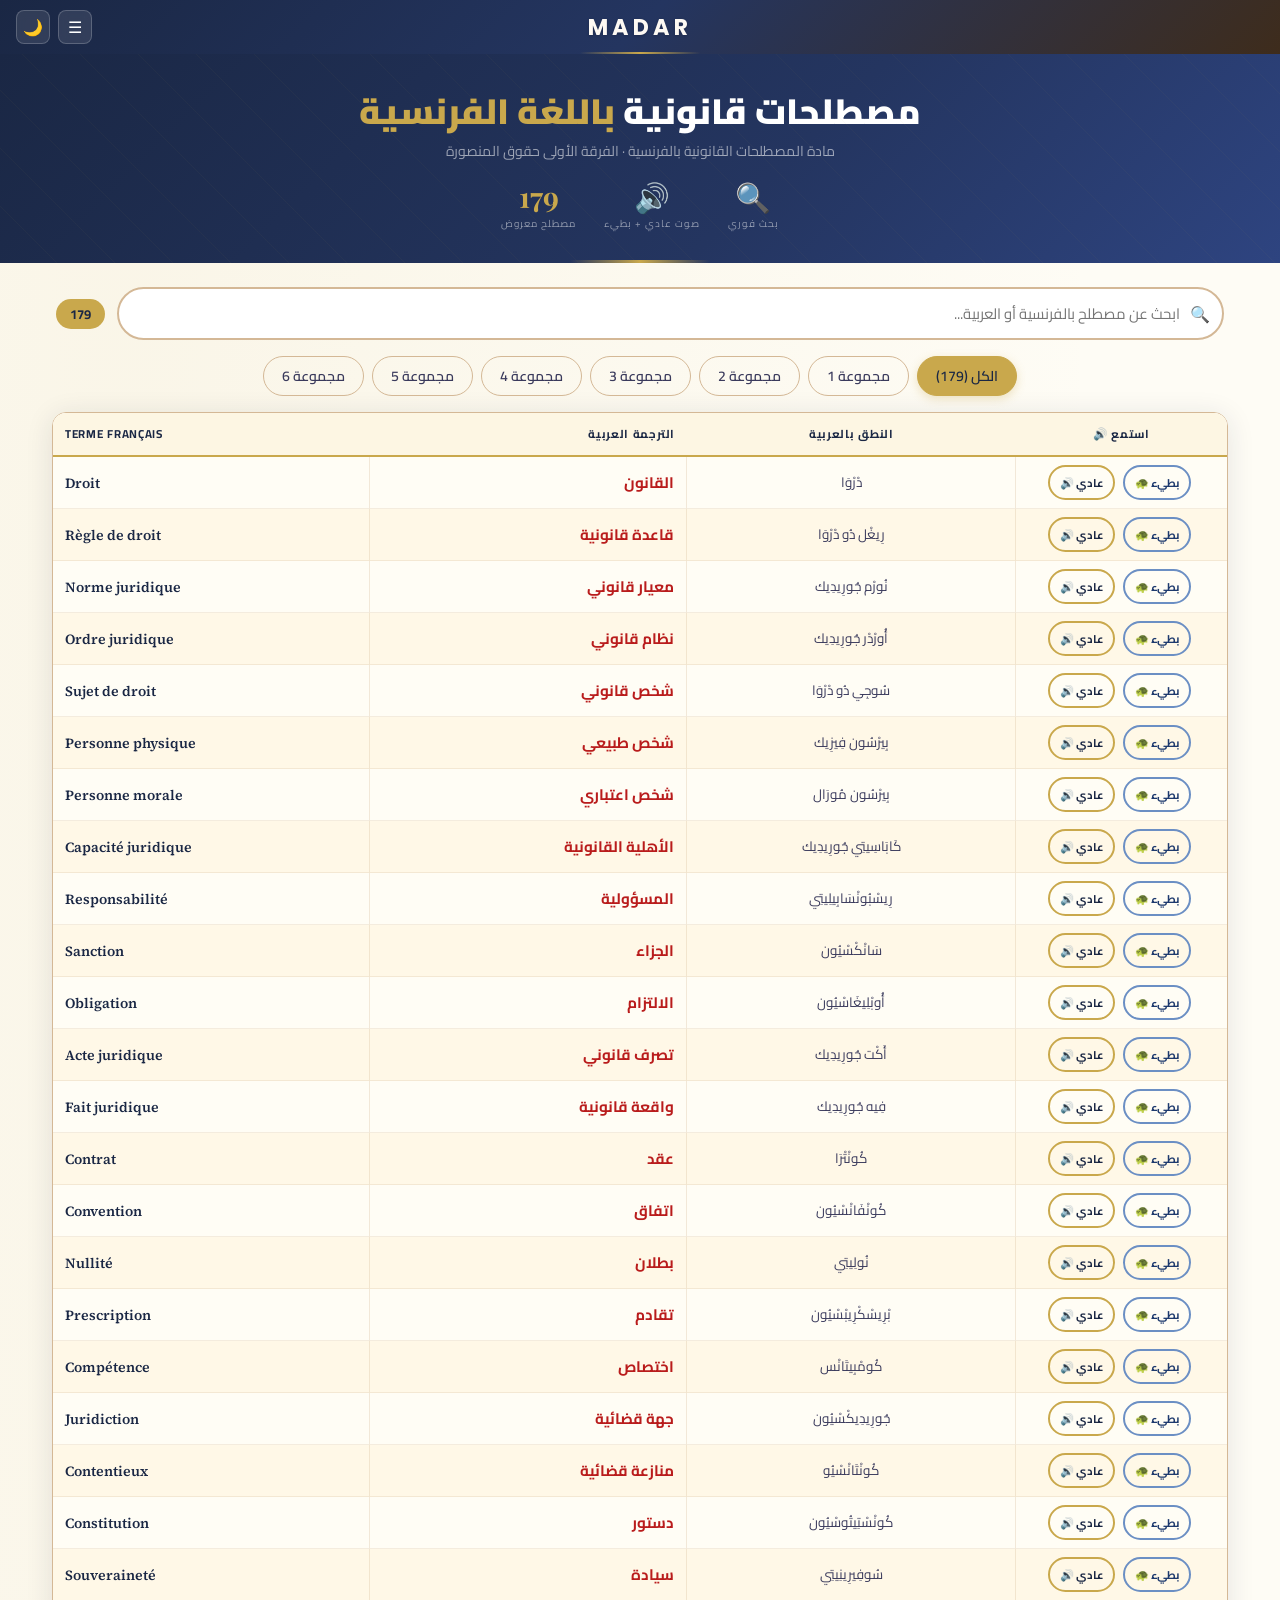
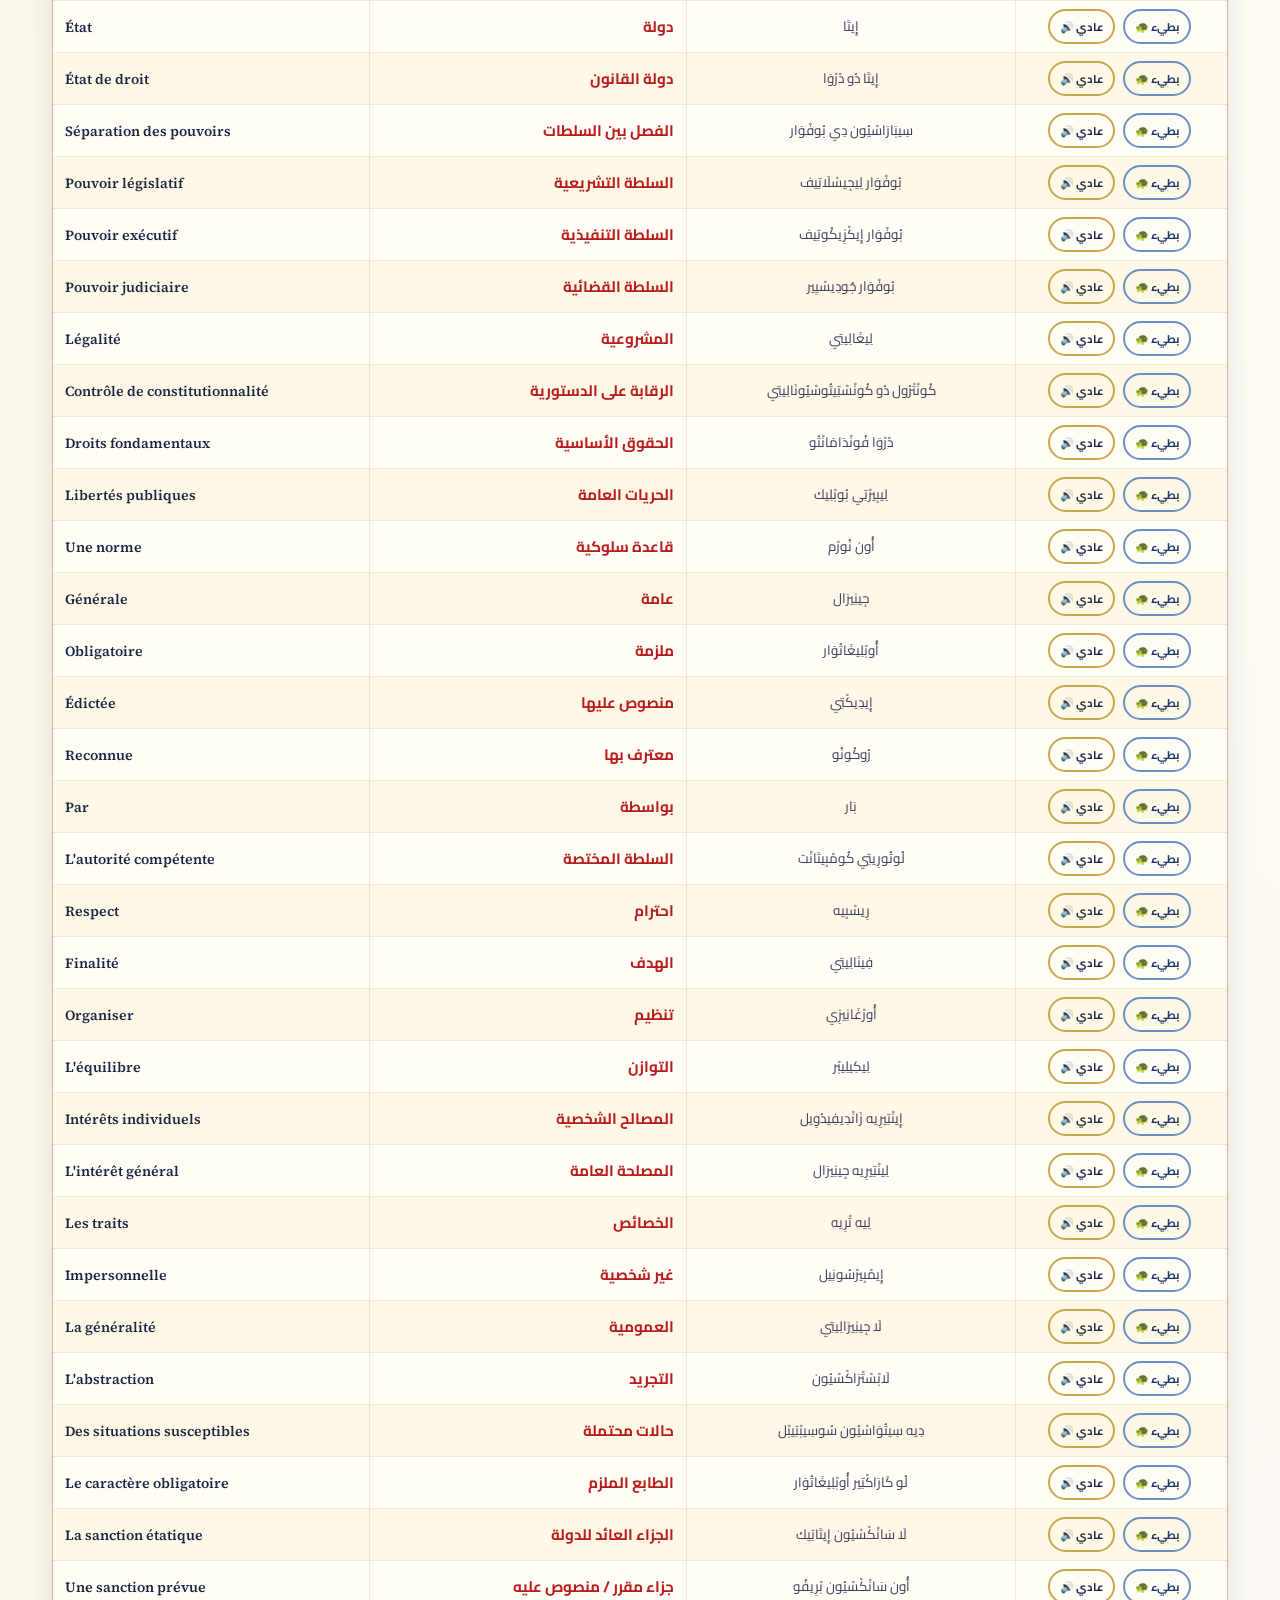
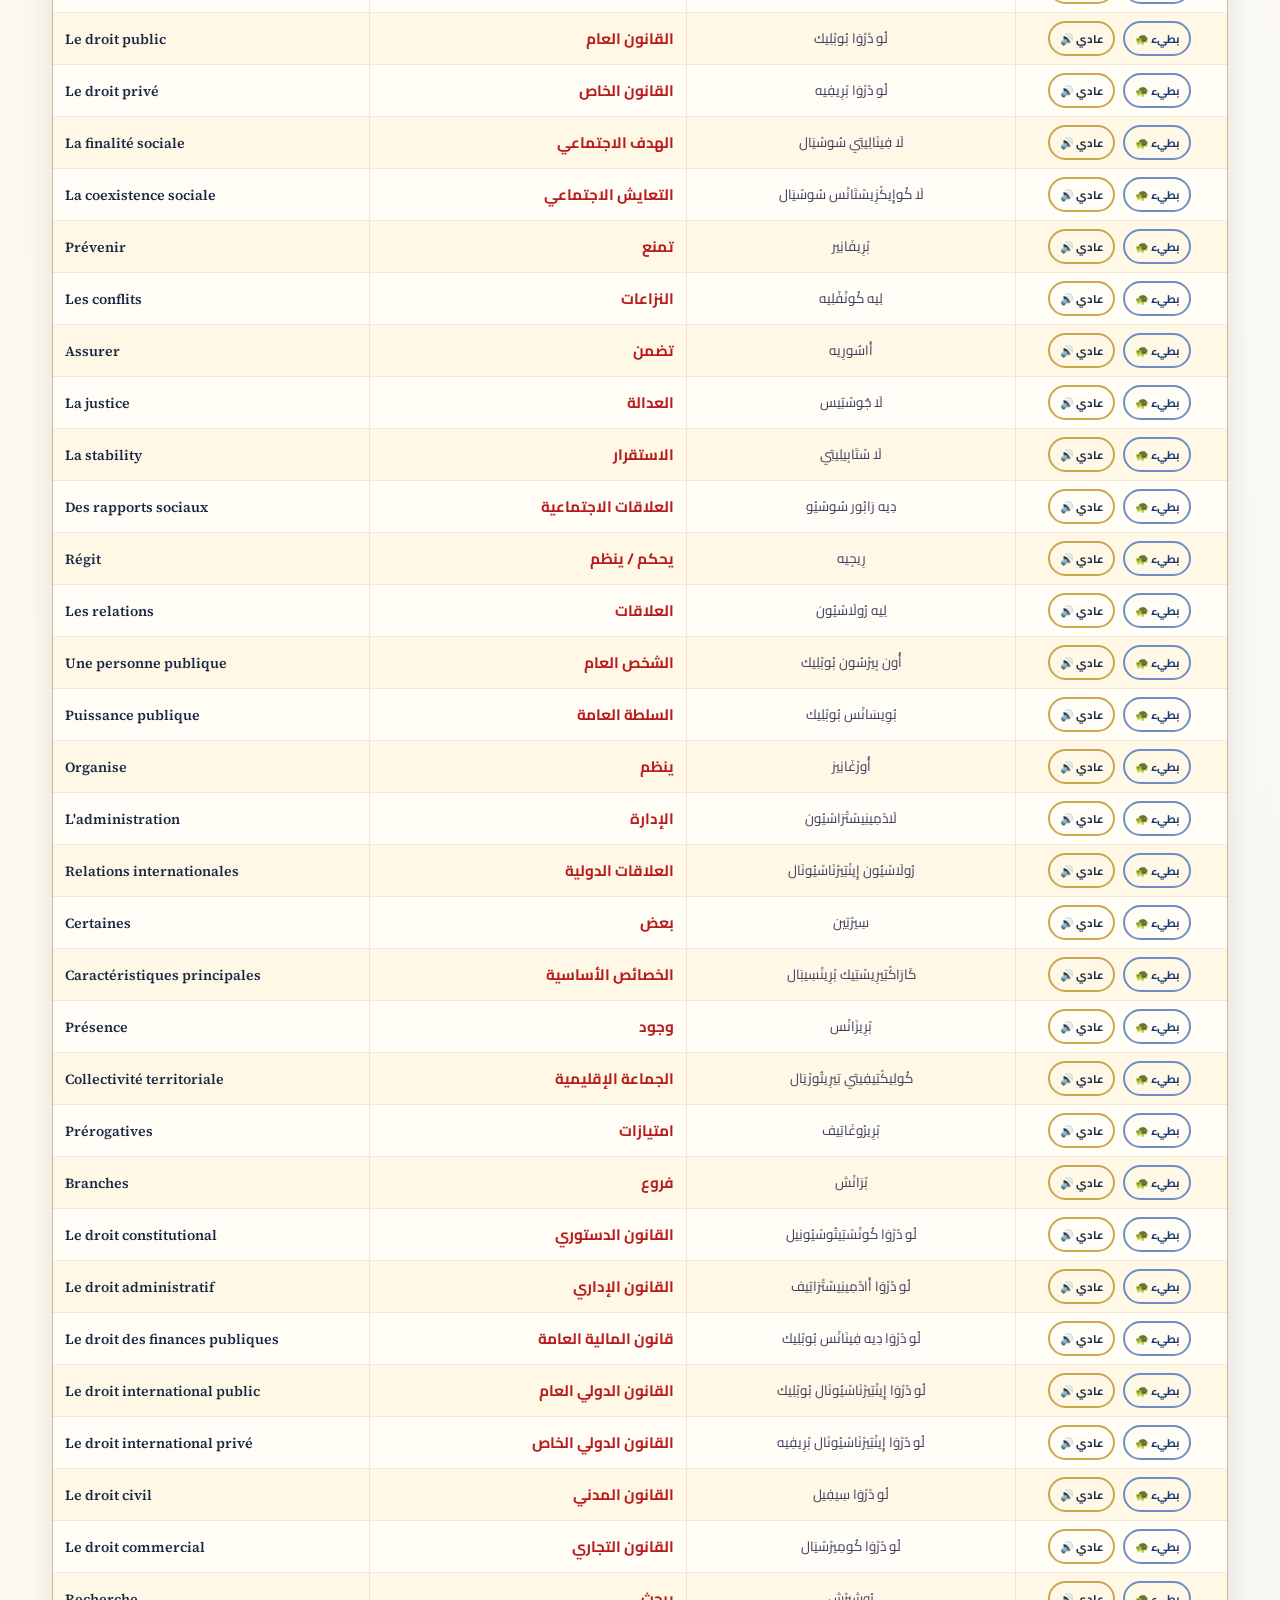
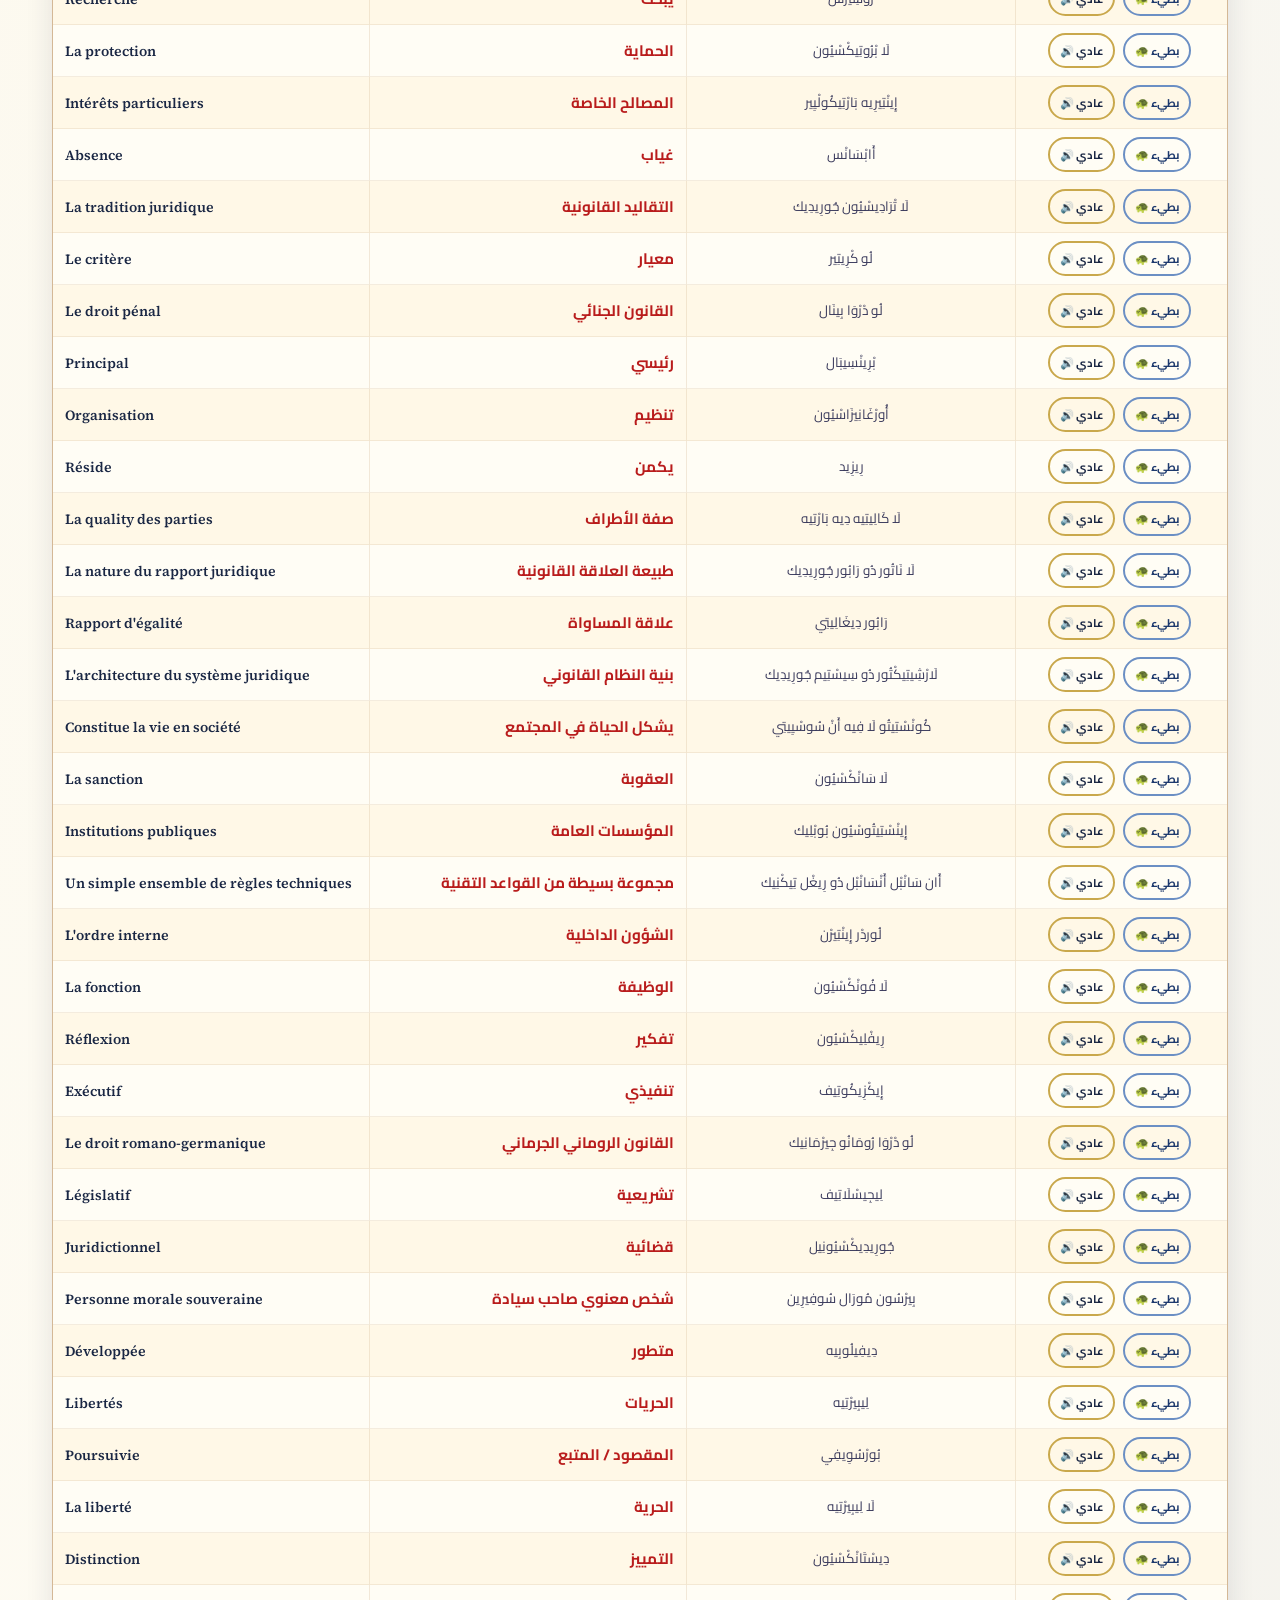
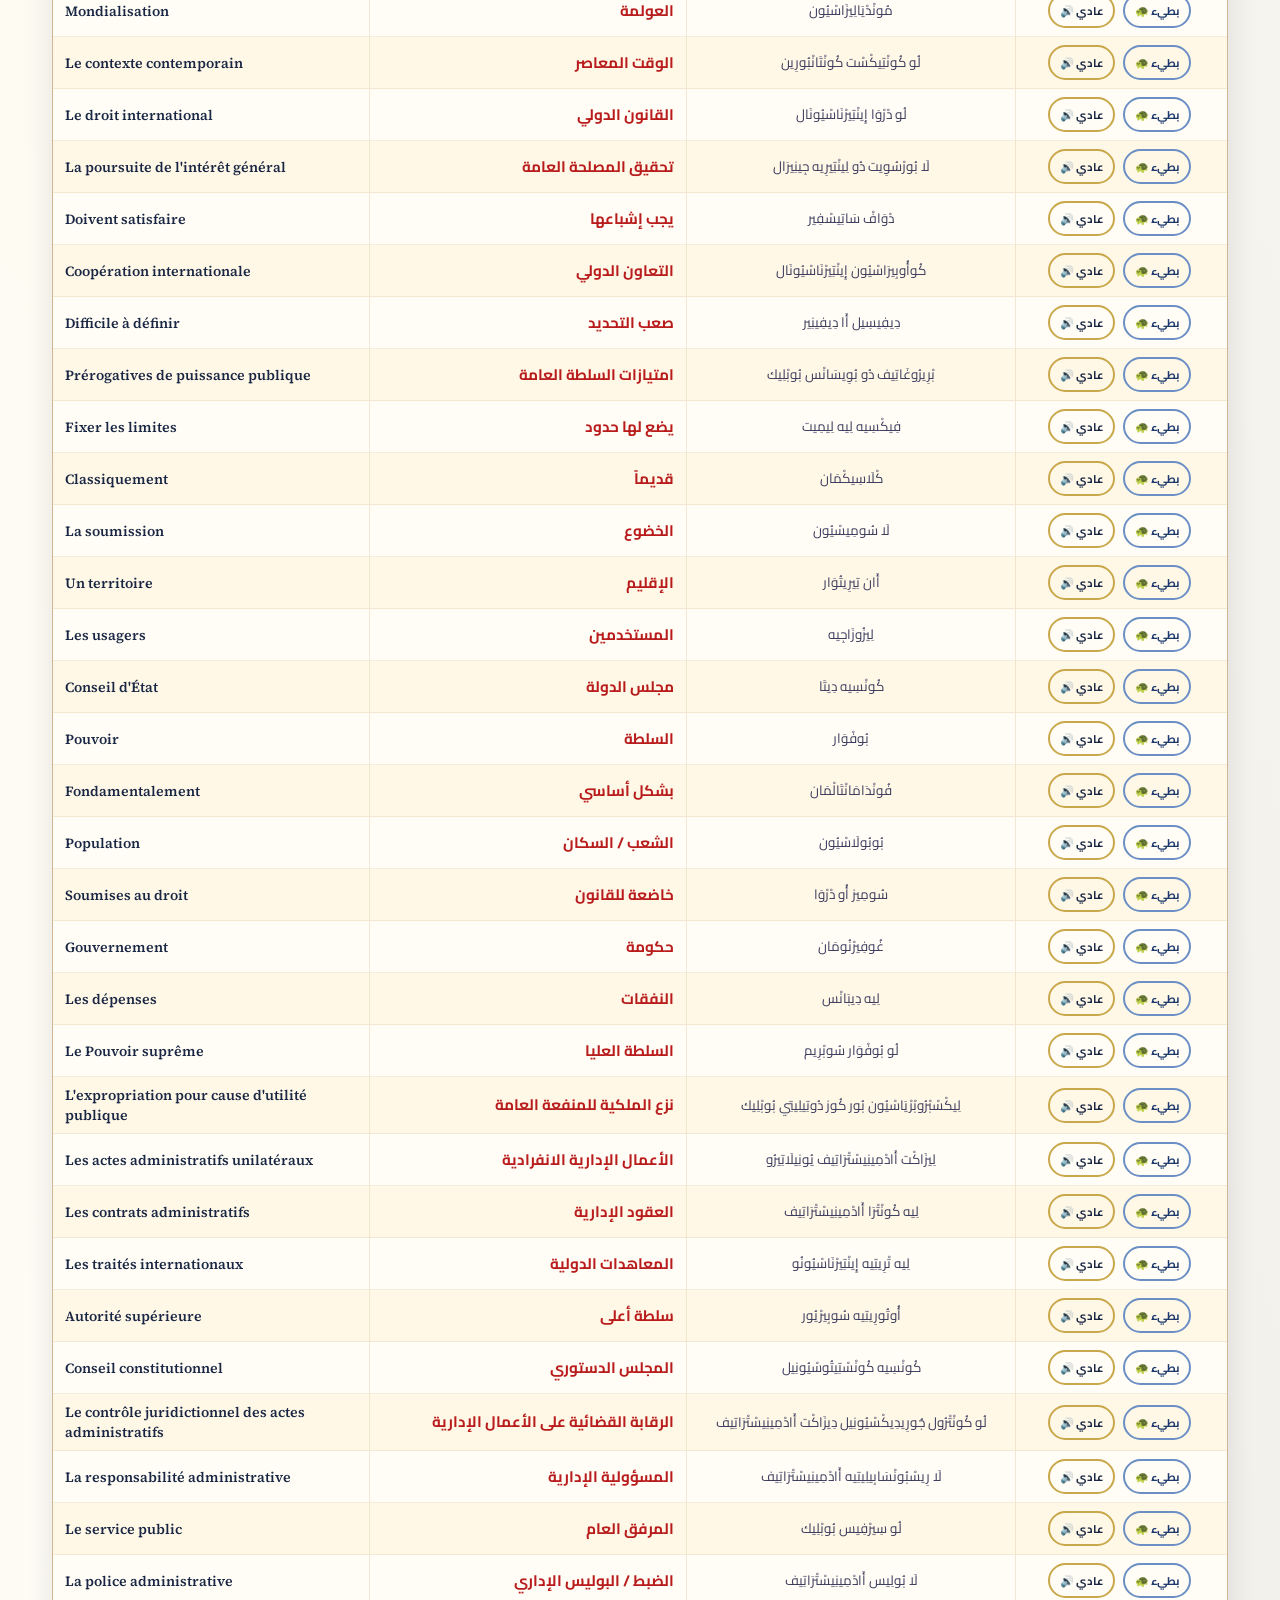
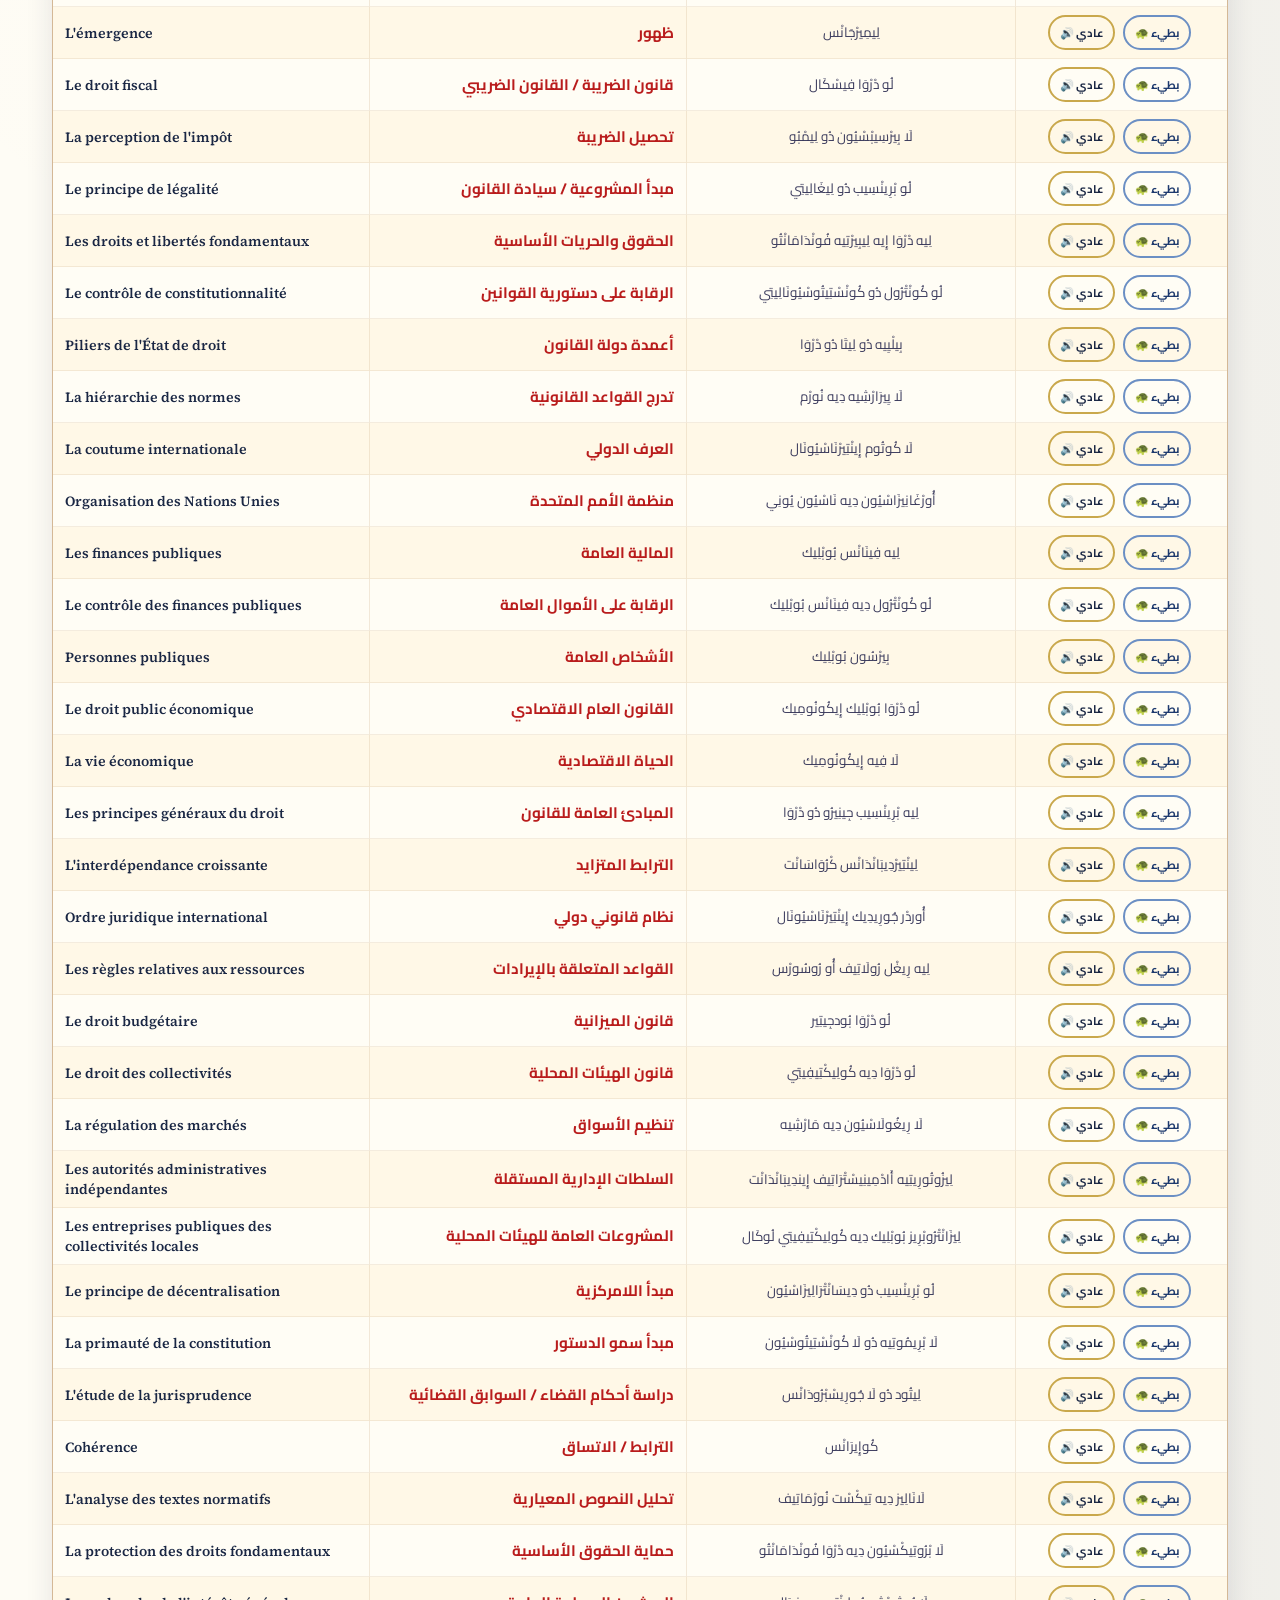
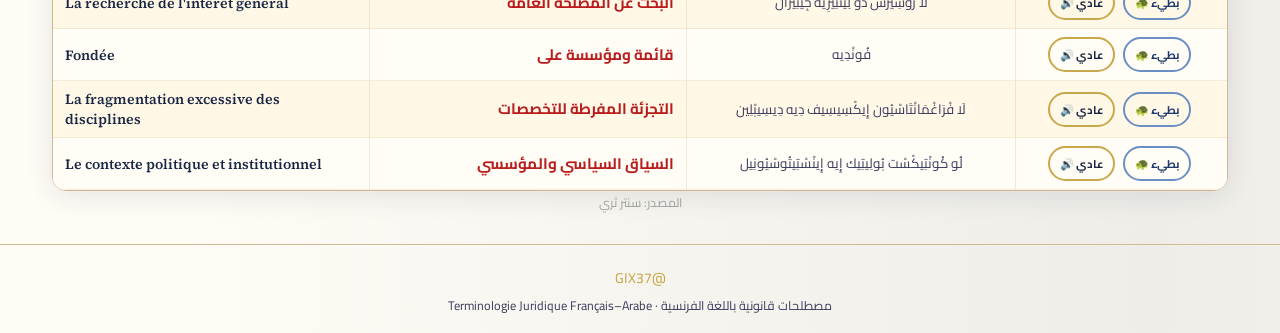
==== French_legal_terms.html @ 21aedbd7 "Add files via upload" ====
<!DOCTYPE html>
<html lang="fr" dir="ltr">
<head>
<script async src="https://www.googletagmanager.com/gtag/js?id=G-9YE8DKCYD5"></script>
<script>
  window.dataLayer = window.dataLayer || [];
  function gtag(){dataLayer.push(arguments);}
  gtag('js', new Date());
  gtag('config', 'G-9YE8DKCYD5');
</script>
<meta charset="UTF-8">
<meta name="viewport" content="width=device-width, initial-scale=1.0">
<meta name="author" content="MADAR Platform — @GIX37">
<meta name="copyright" content="MADAR 2026 — All Rights Reserved">
<title>MADAR — مصطلحات قانونية فرنسية</title>
<link href="https://fonts.googleapis.com/css2?family=Playfair+Display:wght@700;900&family=Cairo:wght@300;400;600;700;800&family=Poppins:wght@700&family=Source+Serif+4:ital,wght@0,400;0,600;1,400&display=swap" rel="stylesheet">
<style>
:root {
  --gold: #c9a84c;
  --gold-light: #e8d08a;
  --gold-pale: #fdf6e3;
  --navy: #1a2744;
  --navy-mid: #243560;
  --navy-light: #2e4480;
  --cream: #fefcf5;
  --red-accent: #c0392b;
  --ar-color: #b91c1c; /* لون المرادف العربي في الوضع المضيء - قرمزي واضح */
  --text-dark: #1a1a2e;
  --text-mid: #3a3a5c;
  --border: #d4b896;
  --row-even: #fffdf5;
  --row-odd: #fff8e7;
  --row-hover: #fef3c7;
  --shadow: 0 4px 28px rgba(26,39,68,0.11);
  --radius: 14px;
}

/* الوضع الليلي الجديد */
body.dark {
  --cream: #141824;
  --text-dark: #f0f0f0;
  --text-mid: #a0a0b0;
  --navy: #e8d08a; 
  --ar-color: #ff6b6b; /* لون المرادف العربي في الوضع الليلي - مرجاني مضيء عالي الوضوح */
  --row-even: #1b2234;
  --row-odd: #171d2b;
  --row-hover: #26314a;
  --border: #354366;
  --gold-pale: #1a233b;
  background: var(--cream);
}
body.dark #searchInput {
  background: #1b2234; color: #fff; border-color: #354366;
}
body.dark table { background: transparent; }

* { box-sizing: border-box; margin: 0; padding: 0; }
body {
  font-family: 'Source Serif 4', Georgia, serif;
  background: var(--cream);
  color: var(--text-dark);
  min-height: 100vh;
  background-image:
    radial-gradient(ellipse at 10% 0%, rgba(201,168,76,0.08) 0%, transparent 60%),
    radial-gradient(ellipse at 90% 100%, rgba(26,39,68,0.07) 0%, transparent 60%);
  transition: background 0.3s, color 0.3s;
}

/* ═══ MADAR BAR (محدث لدعم الأزرار المدمجة) ═══ */
.madar-bar {
  background: linear-gradient(135deg, #1a2744 0%, #243560 50%, #3e2c1c 100%);
  text-align: center;
  padding: 10px 20px;
  position: relative;
  overflow: visible; /* تم التغيير للسماح بظهور القائمة المنسدلة */
}
.madar-bar::after {
  content: '';
  position: absolute;
  bottom: 0; left: 50%; transform: translateX(-50%);
  width: 120px; height: 2px;
  background: linear-gradient(90deg, transparent, #c9a84c, transparent);
}
.madar-bar .madar-name {
  font-family: 'Poppins', 'Cairo', sans-serif;
  font-size: 1.4rem;
  font-weight: 700;
  letter-spacing: 4px;
  color: #fdf9f3;
  text-transform: uppercase;
  position: relative;
  z-index: 1;
  text-shadow: 0 1px 3px rgba(0,0,0,0.2);
}

/* ═══ HEADER ACTIONS (تم رفعها في مكان مختصر بالرأس العلوي تماماً) ═══ */
.header-actions {
  position: absolute;
  top: 50%; left: 16px;
  transform: translateY(-50%);
  display: flex;
  gap: 8px;
  z-index: 50;
}
.action-btn {
  background: rgba(255, 255, 255, 0.1);
  color: #fff;
  border: 1px solid rgba(255, 255, 255, 0.2);
  border-radius: 8px;
  width: 34px; height: 34px;
  font-size: 1rem;
  display: flex; align-items: center; justify-content: center;
  cursor: pointer;
  transition: all 0.3s ease;
  backdrop-filter: blur(4px);
}
.action-btn:hover {
  background: var(--gold);
  color: #1a2744;
  border-color: var(--gold);
}
.menu-container {
  position: relative;
}
.dropdown-menu {
  position: absolute;
  top: 42px; left: 0;
  background: #fff;
  width: 250px;
  border-radius: var(--radius);
  box-shadow: 0 10px 40px rgba(0,0,0,0.3);
  opacity: 0; pointer-events: none;
  transform: translateY(-15px);
  transition: all 0.3s cubic-bezier(0.25, 0.8, 0.25, 1);
  overflow: hidden;
  text-align: right;
  direction: rtl;
}
body.dark .dropdown-menu { background: #1b2234; border: 1px solid #354366; }
.dropdown-menu.show {
  opacity: 1; pointer-events: auto; transform: translateY(0);
}
.dropdown-header {
  background: var(--gold-pale);
  color: var(--navy);
  font-family: 'Cairo', sans-serif;
  font-weight: 700;
  font-size: 0.95rem;
  padding: 12px 18px;
  border-bottom: 2px solid var(--gold);
}
.dropdown-item {
  display: block;
  width: 100%;
  text-align: right;
  padding: 12px 18px;
  background: transparent;
  border: none;
  font-family: 'Cairo', sans-serif;
  font-size: 0.9rem;
  font-weight: 600;
  color: var(--text-dark);
  cursor: pointer;
  border-bottom: 1px solid rgba(0,0,0,0.05);
  transition: background 0.2s, color 0.2s, padding-right 0.2s;
}
.dropdown-item:last-child { border-bottom: none; }
.dropdown-item:hover {
  background: var(--row-hover);
  color: #c9a84c;
  padding-right: 24px;
}
body.dark .dropdown-item { border-bottom-color: #26314a; }
body.dark .dropdown-item:hover { background: #26314a; color: var(--gold-light); }

/* ═══ HEADER ═══ */
header {
  background: linear-gradient(135deg, var(--navy) 0%, var(--navy-mid) 60%, var(--navy-light) 100%);
  color: #fff;
  padding: 36px 24px 30px;
  text-align: center;
  position: relative;
}
header::before {
  content: '';
  position: absolute; inset: 0;
  background: repeating-linear-gradient(45deg,transparent,transparent 40px,rgba(201,168,76,0.04) 40px,rgba(201,168,76,0.04) 41px);
  pointer-events: none;
}
header::after {
  content: '';
  position: absolute;
  bottom: 0; left: 50%; transform: translateX(-50%);
  width: 140px; height: 3px;
  background: linear-gradient(90deg, transparent, var(--gold), transparent);
}

header h1 {
  font-family: 'Cairo', sans-serif;
  font-size: clamp(1.4rem, 3vw, 2.2rem);
  font-weight: 900;
  line-height: 1.2;
  margin-bottom: 6px;
  color: #fff;
  direction: rtl;
}
header h1 span { color: var(--gold); }
.header-sub {
  font-family: 'Cairo', sans-serif;
  font-size: 0.88rem;
  color: rgba(255,255,255,0.55);
  direction: rtl;
  margin-top: 4px;
}
.header-stats {
  display: flex;
  justify-content: center;
  gap: 28px;
  margin-top: 18px;
  flex-wrap: wrap;
}
.stat { text-align: center; }
.stat-num {
  font-family: 'Playfair Display', serif;
  font-size: 1.8rem;
  font-weight: 700;
  color: var(--gold);
  line-height: 1;
}
.stat-label {
  font-size: 0.62rem;
  letter-spacing: 0.1em;
  text-transform: uppercase;
  color: rgba(255,255,255,0.5);
  margin-top: 3px;
  font-family: 'Cairo', sans-serif;
}

/* ═══ CONTROLS & GROUP BUTTONS ═══ */
.controls {
  max-width: 1200px;
  margin: 24px auto 0;
  padding: 0 16px;
  display: flex;
  gap: 12px;
  flex-wrap: wrap;
  align-items: center;
  flex-direction: row-reverse;
}
.search-wrap { flex: 1 1 280px; position: relative; direction: rtl;}
.search-wrap::before {
  content: '🔍';
  position: absolute;
  right: 14px; top: 50%;
  transform: translateY(-50%);
  font-size: 1rem;
  pointer-events: none;
}
#searchInput {
  width: 100%;
  padding: 11px 42px 11px 16px;
  border: 2px solid var(--border);
  border-radius: 50px;
  font-family: 'Cairo', sans-serif;
  font-size: 0.93rem;
  background: #fff;
  color: var(--text-dark);
  outline: none;
  transition: border-color 0.2s, box-shadow 0.2s;
}
#searchInput:focus {
  border-color: var(--gold);
  box-shadow: 0 0 0 3px rgba(201,168,76,0.15);
}
.counter-badge {
  display: inline-block;
  background: var(--gold);
  color: #1a2744;
  border-radius: 50px;
  padding: 3px 14px;
  font-size: 0.82rem;
  font-weight: 700;
  font-family: 'Cairo', sans-serif;
  white-space: nowrap;
}

.group-tabs {
  max-width: 1200px;
  margin: 16px auto;
  padding: 0 16px;
  display: flex;
  gap: 8px;
  justify-content: center;
  flex-wrap: wrap;
  direction: rtl;
}
.group-tab-btn {
  padding: 6px 18px;
  border-radius: 30px;
  border: 1px solid var(--border);
  background: transparent;
  color: var(--text-mid);
  font-family: 'Cairo', sans-serif;
  font-size: 0.88rem;
  font-weight: 600;
  cursor: pointer;
  transition: all 0.2s;
}
.group-tab-btn:hover {
  background: var(--gold-pale);
  border-color: var(--gold);
  color: var(--navy);
}
.group-tab-btn.active {
  background: var(--gold);
  border-color: var(--gold);
  color: #1a2744;
  box-shadow: 0 3px 10px rgba(201,168,76,0.3);
}

/* ═══ TABLE & MAIN VIEW ═══ */
#mainView, #quizView {
  animation: fadeIn 0.4s ease-out;
}
@keyframes fadeIn {
  from { opacity: 0; transform: translateY(10px); }
  to { opacity: 1; transform: translateY(0); }
}

.table-wrap {
  max-width: 1200px;
  margin: 16px auto 30px;
  padding: 0 12px;
}
.table-scroll {
  overflow-x: auto;
  -webkit-overflow-scrolling: touch;
  border-radius: var(--radius);
  box-shadow: var(--shadow);
  border: 1px solid var(--border);
  scrollbar-width: thin;
  scrollbar-color: var(--gold) #f5f0e8;
}
.table-scroll::-webkit-scrollbar { height: 6px; }
.table-scroll::-webkit-scrollbar-track { background: #f5f0e8; }
.table-scroll::-webkit-scrollbar-thumb { background: var(--gold); border-radius: 10px; }

.scroll-hint {
  text-align: center;
  font-family: 'Cairo', sans-serif;
  font-size: 0.74rem;
  color: #a0875a;
  margin-bottom: 6px;
  direction: rtl;
  display: none;
}
@media (max-width: 900px) { .scroll-hint { display: block; } }

table {
  width: 100%;
  table-layout: fixed;
  border-collapse: collapse;
  background: #fff;
  min-width: 700px;
}
thead tr { background: var(--gold-pale); }
th {
  padding: 10px 12px;
  font-family: 'Cairo', sans-serif;
  font-size: 0.72rem;
  font-weight: 700;
  text-transform: uppercase;
  letter-spacing: 0.06em;
  color: #1a2744;
  border-bottom: 2px solid var(--gold);
  white-space: nowrap;
}
body.dark th { color: #f0f0f0; }

th:nth-child(1) { width: 27%; text-align: left; }
th:nth-child(2) { width: 27%; text-align: right; direction: rtl; }
th:nth-child(3) { width: 28%; text-align: center; }
th:nth-child(4) { width: 18%; text-align: center; }

td {
  padding: 8px 12px;
  vertical-align: middle;
  border-right: 1px solid rgba(212,184,150,0.3);
}
td:last-child { border-right: none; }
tbody tr {
  border-bottom: 1px solid rgba(212,184,150,0.25);
}
tbody tr.even-pair { background: var(--row-even); }
tbody tr.odd-pair  { background: var(--row-odd); }
tbody tr:hover { background: var(--row-hover); }
tbody tr.hidden { display: none !important; }

.td-fr {
  font-family: 'Source Serif 4', serif;
  font-size: 0.88rem;
  font-weight: 600;
  color: var(--navy);
  word-break: break-word;
}
.td-ar {
  font-family: 'Cairo', sans-serif;
  font-size: 0.95rem; /* تم تكبير الخط قليلاً لزيادة الوضوح */
  font-weight: 700; /* جعل الخط عريضاً وواضحاً */
  color: var(--ar-color); /* يستدعي اللون الديناميكي الجديد للمرادف العربي */
  text-align: right;
  direction: rtl;
  word-break: break-word;
  line-height: 1.4;
}
.td-phonetic {
  font-family: 'Cairo', sans-serif;
  font-size: 0.84rem;
  font-weight: 400;
  color: var(--text-mid);
  text-align: center;
  direction: rtl;
  line-height: 1.4;
  word-break: break-word;
  padding-right: 12px;
}
.td-listen { 
  text-align: center; 
  white-space: nowrap;
  padding-left: 8px;
}

.btn-group {
  display: flex;
  gap: 8px;
  justify-content: center;
  margin-right: 0;
}
.listen-btn {
  background: none;
  border: 2px solid var(--gold);
  border-radius: 50px;
  padding: 5px 10px;
  cursor: pointer;
  color: var(--navy);
  font-family: 'Cairo', sans-serif;
  font-size: 0.7rem;
  font-weight: 700;
  white-space: nowrap;
  display: inline-flex;
  align-items: center;
  gap: 3px;
  transition: all 0.2s;
}
.listen-btn:hover { background: var(--navy); border-color: var(--navy); color: #fff; transform: scale(1.02); }
.listen-btn.slow { border-color: #6b8fc4; color: #1e3a6e; }
body.dark .listen-btn.slow { color: #a4c2f4; }
.listen-btn.slow:hover { background: #1e3a6e; border-color: #1e3a6e; color: #fff; }
.listen-btn.playing {
  background: var(--gold); border-color: var(--gold); color: #1a2744;
  animation: pulse 0.9s ease-in-out infinite alternate;
}
.listen-btn.slow.playing {
  background: #6b8fc4; border-color: #6b8fc4; color: #fff;
  animation: pulse-blue 0.9s ease-in-out infinite alternate;
}
@keyframes pulse {
  from { box-shadow: 0 0 0 0 rgba(201,168,76,0.5); }
  to   { box-shadow: 0 0 0 7px rgba(201,168,76,0); }
}
@keyframes pulse-blue {
  from { box-shadow: 0 0 0 0 rgba(107,143,196,0.5); }
  to   { box-shadow: 0 0 0 7px rgba(107,143,196,0); }
}

.no-results {
  text-align: center; padding: 48px;
  font-family: 'Cairo', sans-serif; color: #aaa; font-size: 1rem;
  display: none;
}
.no-results.show { display: block; }

.source-credit {
  text-align: center;
  font-family: 'Cairo', sans-serif;
  font-size: 0.78rem;
  font-weight: 400;
  color: #a0a0a0;
  margin: 0 0 8px 0;
  padding: 0;
  background: transparent;
  direction: rtl;
}

/* ═══ QUIZ VIEW CSS ═══ */
.quiz-wrap {
  max-width: 800px;
  margin: 30px auto;
  padding: 0 16px;
  direction: rtl;
}
.quiz-card {
  background: #fff;
  border-radius: var(--radius);
  box-shadow: var(--shadow);
  padding: 30px;
  text-align: center;
  border-top: 5px solid var(--gold);
}
body.dark .quiz-card { background: #1b2234; border-color: var(--gold); }
.quiz-header {
  display: flex; justify-content: space-between; align-items: center;
  margin-bottom: 30px;
  border-bottom: 1px solid var(--border);
  padding-bottom: 15px;
}
.quiz-header h2 { font-family: 'Cairo'; color: var(--navy); font-size: 1.4rem; }
.quiz-progress { font-family: 'Cairo'; font-size: 0.95rem; color: var(--text-mid); font-weight: 600; background: var(--gold-pale); padding: 5px 15px; border-radius: 20px;}
.q-term {
  font-family: 'Source Serif 4', serif;
  font-size: 2.2rem;
  color: var(--navy);
  margin-bottom: 24px;
  font-weight: 700;
  line-height: 1.3;
}
.q-trans-label { font-family: 'Cairo'; font-size: 1rem; color: var(--text-mid); margin-bottom: 6px; }
.q-trans {
  font-family: 'Cairo';
  font-size: 1.6rem;
  color: var(--ar-color); /* تم ربطه بالمتغير عالي الوضوح */
  font-weight: 800;
  margin-bottom: 35px;
  padding: 15px;
  background: var(--row-odd);
  border-radius: 10px;
  border: 1px dashed var(--border);
}
.q-options { display: flex; gap: 16px; justify-content: center; margin-bottom: 20px; }
.q-btn {
  flex: 1; max-width: 160px; padding: 14px;
  font-family: 'Cairo'; font-size: 1.2rem; font-weight: 700;
  border-radius: 12px; cursor: pointer; border: none;
  transition: 0.2s; color: #fff;
  box-shadow: 0 4px 12px rgba(0,0,0,0.1);
}
.q-btn.btn-true { background: #2e8b57; }
.q-btn.btn-false { background: #c0392b; }
.q-btn:hover { opacity: 0.9; transform: translateY(-3px); box-shadow: 0 6px 16px rgba(0,0,0,0.15); }
.q-btn:disabled { opacity: 0.4; pointer-events: none; transform: none; box-shadow: none; }

.q-feedback {
  margin-top: 20px; font-family: 'Cairo'; font-size: 1.1rem;
  font-weight: 700; padding: 15px; border-radius: 10px;
  display: none; animation: fadeIn 0.3s;
}
.q-feedback.correct { background: #e8f8f5; color: #1e8449; border: 1px solid #1e8449; display: block; }
.q-feedback.wrong { background: #fdedec; color: #c0392b; border: 1px solid #c0392b; display: block; }
body.dark .q-feedback.correct { background: rgba(30,132,73,0.15); }
body.dark .q-feedback.wrong { background: rgba(192,57,43,0.15); }

.q-next-btn {
  background: var(--navy); color: #fff; border: none; padding: 10px 40px;
  font-family: 'Cairo'; font-size: 1.1rem; font-weight: bold;
  cursor: pointer; border-radius: 50px; margin-top: 20px;
  transition: 0.3s;
  display: none;
}
.q-next-btn:hover { background: var(--gold); color: #1a2744; }

.quiz-result-area { text-align: center; }
.result-score { font-family: 'Playfair Display', serif; font-size: 4rem; color: var(--gold); font-weight: bold; margin: 20px 0; line-height: 1;}
.result-msg { font-family: 'Cairo'; font-size: 1.4rem; color: var(--navy); font-weight: 700; margin-bottom: 30px; }
.result-actions { display: flex; gap: 12px; justify-content: center; }
.result-btn {
  padding: 12px 24px; font-family: 'Cairo'; font-size: 1rem; font-weight: bold;
  border-radius: 50px; cursor: pointer; border: 2px solid var(--navy); transition: 0.3s;
}
.result-btn.primary { background: var(--navy); color: #fff; }
.result-btn.secondary { background: transparent; color: var(--navy); }
.result-btn:hover { background: var(--gold); color: #1a2744; border-color: var(--gold); }
body.dark .result-btn.secondary { color: #f0f0f0; border-color: #f0f0f0; }

/* ═══ FOOTER ═══ */
footer {
  text-align: center;
  padding: 20px 16px 16px;
  border-top: 1px solid var(--border);
  direction: rtl;
}
.footer-handle {
  font-family: 'Cairo', sans-serif;
  font-size: 0.88rem;
  font-weight: 500;
  color: var(--gold);
  margin-bottom: 3px;
}
.footer-sub {
  font-family: 'Cairo', sans-serif;
  font-size: 0.78rem;
  font-weight: 400;
  color: var(--text-mid);
}

#scrollTop {
  position: fixed; bottom: 24px; right: 24px;
  background: var(--navy); color: #fff;
  border: none; border-radius: 50%;
  width: 44px; height: 44px;
  font-size: 1.3rem; cursor: pointer;
  box-shadow: 0 4px 16px rgba(26,39,68,0.28);
  transition: opacity 0.3s, transform 0.3s;
  opacity: 0; pointer-events: none; z-index: 999;
}
#scrollTop.visible { opacity: 1; pointer-events: auto; }
#scrollTop:hover { transform: translateY(-3px); background: var(--navy-light); }
</style>
</head>
<body>

<div class="madar-bar">
  <div class="header-actions">
    <button id="toggleThemeBtn" class="action-btn" title="تبديل المظهر">🌙</button>
    <div class="menu-container">
      <button id="menuBtn" class="action-btn" title="اختبارات MCQ">☰</button>
      <div id="dropdownMenu" class="dropdown-menu">
        <div class="dropdown-header">اختبار MCQ - المجموعات</div>
        <div id="dropdownList"></div>
      </div>
    </div>
  </div>
  <span class="madar-name">Madar</span>
</div>

<header>
  <h1>مصطلحات قانونية <span>باللغة الفرنسية</span></h1>
  <div class="header-sub">مادة المصطلحات القانونية بالفرنسية · الفرقة الأولى حقوق المنصورة</div>
  <div class="header-stats">
    <div class="stat"><div class="stat-num" id="totalCount">0</div><div class="stat-label">مصطلح معروض</div></div>
    <div class="stat"><div class="stat-num">🔊</div><div class="stat-label">صوت عادي + بطيء</div></div>
    <div class="stat"><div class="stat-num">🔍</div><div class="stat-label">بحث فوري</div></div>
  </div>
</header>

<div id="mainView">
  <div class="controls">
    <div class="search-wrap">
      <input type="text" id="searchInput" placeholder="ابحث عن مصطلح بالفرنسية أو العربية...">
    </div>
    <span id="resultCount" class="counter-badge">…</span>
  </div>

  <div id="groupTabs" class="group-tabs"></div>

  <div class="table-wrap">
    <div class="scroll-hint">← اسحب يميناً ويساراً لعرض كل الأعمدة →</div>
    <div class="table-scroll">
      <table>
        <thead>
          <tr>
            <th>Terme français</th>
            <th>الترجمة العربية</th>
            <th>النطق بالعربية</th>
            <th>🔊 استمع</th>
          </tr>
        </thead>
        <tbody id="mainTbody"></tbody>
      </table>
    </div>
    <div class="source-credit">المصدر: سنتر ثري</div>
    <div class="no-results" id="noResults">لا توجد نتائج مطابقة · Aucun résultat trouvé</div>
  </div>
</div>

<div id="quizView" class="quiz-wrap" style="display: none;">
  <div class="quiz-card">
    <div id="qaArea">
      <div class="quiz-header">
        <h2 id="qTitle">اختبار مجموعة X</h2>
        <div class="quiz-progress">السؤال <span id="qCurrent">1</span> من <span id="qTotal">30</span></div>
      </div>
      <div class="q-term" id="dtTerm">Terme</div>
      <div class="q-trans-label">الترجمة المفترضة:</div>
      <div class="q-trans" id="dtTrans">الترجمة</div>
      <div class="q-options">
        <button class="q-btn btn-true" id="btnTrue" onclick="submitAnswer(true)">صحيح ✓</button>
        <button class="q-btn btn-false" id="btnFalse" onclick="submitAnswer(false)">خطأ ✗</button>
      </div>
      <div id="qFeedback" class="q-feedback"></div>
      <button id="qNext" class="q-next-btn" onclick="nextQuestion()">التالي »</button>
    </div>

    <div id="qrArea" class="quiz-result-area" style="display: none;">
      <div class="quiz-header" style="border-bottom: none; justify-content: center;">
        <h2 id="rTitle">اكتمل الاختبار!</h2>
      </div>
      <div class="result-score" id="rScore">0/30</div>
      <div class="result-msg" id="rMsg">عمل رائع!</div>
      <div class="result-actions">
        <button class="result-btn primary" onclick="startQuiz(currentQuizGroupIndex)">إعادة الاختبار ↺</button>
        <button class="result-btn secondary" onclick="exitQuiz()">العودة للجدول ⇦</button>
      </div>
    </div>
  </div>
</div>

<footer>
  <div class="footer-handle">@GIX37</div>
  <div class="footer-sub">مصطلحات قانونية باللغة الفرنسية · Terminologie Juridique Français–Arabe</div>
</footer>

<button id="scrollTop" title="الأعلى">↑</button>

<script>
const allTermsList = [
  ["Droit","القانون","دْرْوَا"],
  ["Règle de droit","قاعدة قانونية","رِيغْل دُو دْرْوَا"],
  ["Norme juridique","معيار قانوني","نُورْم جُورِيدِيك"],
  ["Ordre juridique","نظام قانوني","أُورْدْر جُورِيدِيك"],
  ["Sujet de droit","شخص قانوني","سُوجِي دُو دْرْوَا"],
  ["Personne physique","شخص طبيعي","بِيرْسُون فِيزِيك"],
  ["Personne morale","شخص اعتباري","بِيرْسُون مُورَال"],
  ["Capacité juridique","الأهلية القانونية","كَابَاسِيتِي جُورِيدِيك"],
  ["Responsabilité","المسؤولية","رِيسْبُونْسَابِيلِيتِي"],
  ["Sanction","الجزاء","سَانْكْسْيُون"],
  ["Obligation","الالتزام","أُوبْلِيغَاسْيُون"],
  ["Acte juridique","تصرف قانوني","أَكْت جُورِيدِيك"],
  ["Fait juridique","واقعة قانونية","فِيه جُورِيدِيك"],
  ["Contrat","عقد","كُونْتْرَا"],
  ["Convention","اتفاق","كُونْفَانْسْيُون"],
  ["Nullité","بطلان","نُولِيتِي"],
  ["Prescription","تقادم","بْرِيسْكْرِيبْسْيُون"],
  ["Compétence","اختصاص","كُومْبِيتَانْس"],
  ["Juridiction","جهة قضائية","جُورِيدِيكْسْيُون"],
  ["Contentieux","منازعة قضائية","كُونْتَانْسْيُو"],
  ["Constitution","دستور","كُونْسْتِيتُوسْيُون"],
  ["Souveraineté","سيادة","سُوفِيرِينِيتِي"],
  ["État","دولة","إِيتَا"],
  ["État de droit","دولة القانون","إِيتَا دُو دْرْوَا"],
  ["Séparation des pouvoirs","الفصل بين السلطات","سِيبَارَاسْيُون دِي بُوفْوَار"],
  ["Pouvoir législatif","السلطة التشريعية","بُوفْوَار لِيجِيسْلَاتِيف"],
  ["Pouvoir exécutif","السلطة التنفيذية","بُوفْوَار إِيكْزِيكُوتِيف"],
  ["Pouvoir judiciaire","السلطة القضائية","بُوفْوَار جُودِيسْيِير"],
  ["Légalité","المشروعية","لِيغَالِيتِي"],
  ["Contrôle de constitutionnalité","الرقابة على الدستورية","كُونْتْرُول دُو كُونْسْتِيتُوسْيُونَالِيتِي"],
  ["Droits fondamentaux","الحقوق الأساسية","دْرْوَا فُونْدَامَانْتُو"],
  ["Libertés publiques","الحريات العامة","لِيبِيرْتِي بُوبْلِيك"],
  ["Une norme","قاعدة سلوكية","أُون نُورْم"],
  ["Générale","عامة","جِينِيرَال"],
  ["Obligatoire","ملزمة","أُوبْلِيغَاتُوَار"],
  ["Édictée","منصوص عليها","إِيدِيكْتِي"],
  ["Reconnue","معترف بها","رُوكُونُو"],
  ["Par","بواسطة","بَار"],
  ["L'autorité compétente","السلطة المختصة","لُوتُورِيتِي كُومْبِيتَانْت"],
  ["Respect","احترام","رِيسْبِيه"],
  ["Finalité","الهدف","فِينَالِيتِي"],
  ["Organiser","تنظيم","أُورْغَانِيزِي"],
  ["L'équilibre","التوازن","لِيكِيلِيبْر"],
  ["Intérêts individuels","المصالح الشخصية","إِينْتِيرِيه زَانْدِيفِيدُوِيل"],
  ["L'intérêt général","المصلحة العامة","لِينْتِيرِيه جِينِيرَال"],
  ["Les traits","الخصائص","لِيه تْرِيه"],
  ["Impersonnelle","غير شخصية","إِيمْبِيرْسُونِيل"],
  ["La généralité","العمومية","لَا جِينِيرَالِيتِي"],
  ["L'abstraction","التجريد","لَابْسْتْرَاكْسْيُون"],
  ["Des situations susceptibles","حالات محتملة","دِيه سِيتُوَاسْيُون سُوسِيبْتِيبْل"],
  ["Le caractère obligatoire","الطابع الملزم","لُو كَارَاكْتِير أُوبْلِيغَاتُوَار"],
  ["La sanction étatique","الجزاء العائد للدولة","لَا سَانْكْسْيُون إِيتَاتِيك"],
  ["Une sanction prévue","جزاء مقرر / منصوص عليه","أُون سَانْكْسْيُون بْرِيفُو"],
  ["Le droit public","القانون العام","لُو دْرْوَا بُوبْلِيك"],
  ["Le droit privé","القانون الخاص","لُو دْرْوَا بْرِيفِيه"],
  ["La finalité sociale","الهدف الاجتماعي","لَا فِينَالِيتِي سُوسْيَال"],
  ["La coexistence sociale","التعايش الاجتماعي","لَا كُوإِيكْزِيسْتَانْس سُوسْيَال"],
  ["Prévenir","تمنع","بْرِيفَانِير"],
  ["Les conflits","النزاعات","لِيه كُونْفْلِيه"],
  ["Assurer","تضمن","أَاسُورِيه"],
  ["La justice","العدالة","لَا جُوسْتِيس"],
  ["La stability","الاستقرار","لَا سْتَابِيلِيتِي"],
  ["Des rapports sociaux","العلاقات الاجتماعية","دِيه رَابُور سُوسْيُو"],
  ["Régit","يحكم / ينظم","رِيجِيه"],
  ["Les relations","العلاقات","لِيه رُولَاسْيُون"],
  ["Une personne publique","الشخص العام","أُون بِيرْسُون بُوبْلِيك"],
  ["Puissance publique","السلطة العامة","بُوِيسَانْس بُوبْلِيك"],
  ["Organise","ينظم","أُورْغَانِيز"],
  ["L'administration","الإدارة","لَادْمِينِيسْتْرَاسْيُون"],
  ["Relations internationales","العلاقات الدولية","رُولَاسْيُون إِينْتِيرْنَاسْيُونَال"],
  ["Certaines","بعض","سِيرْتِين"],
  ["Caractéristiques principales","الخصائص الأساسية","كَارَاكْتِيرِيسْتِيك بْرِينْسِيبَال"],
  ["Présence","وجود","بْرِيزَانْس"],
  ["Collectivité territoriale","الجماعة الإقليمية","كُولِيكْتِيفِيتِي تِيرِيتُورْيَال"],
  ["Prérogatives","امتيازات","بْرِيرُوغَاتِيف"],
  ["Branches","فروع","بْرَانْش"],
  ["Le droit constitutional","القانون الدستوري","لُو دْرْوَا كُونْسْتِيتُوسْيُونِيل"],
  ["Le droit administratif","القانون الإداري","لُو دْرْوَا أَادْمِينِيسْتْرَاتِيف"],
  ["Le droit des finances publiques","قانون المالية العامة","لُو دْرْوَا دِيه فِينَانْس بُوبْلِيك"],
  ["Le droit international public","القانون الدولي العام","لُو دْرْوَا إِينْتِيرْنَاسْيُونَال بُوبْلِيك"],
  ["Le droit international privé","القانون الدولي الخاص","لُو دْرْوَا إِينْتِيرْنَاسْيُونَال بْرِيفِيه"],
  ["Le droit civil","القانون المدني","لُو دْرْوَا سِيفِيل"],
  ["Le droit commercial","القانون التجاري","لُو دْرْوَا كُومِيرْسْيَال"],
  ["Recherche","يبحث","رُوشِيرْش"],
  ["La protection","الحماية","لَا بْرُوتِيكْسْيُون"],
  ["Intérêts particuliers","المصالح الخاصة","إِينْتِيرِيه بَارْتِيكُولْيِير"],
  ["Absence","غياب","أَابْسَانْس"],
  ["La tradition juridique","التقاليد القانونية","لَا تْرَادِيسْيُون جُورِيدِيك"],
  ["Le critère","معيار","لُو كْرِيتِير"],
  ["Le droit pénal","القانون الجنائي","لُو دْرْوَا بِينَال"],
  ["Principal","رئيسي","بْرِينْسِيبَال"],
  ["Organisation","تنظيم","أُورْغَانِيزَاسْيُون"],
  ["Réside","يكمن","رِيزِيد"],
  ["La quality des parties","صفة الأطراف","لَا كَالِيتِيه دِيه بَارْتِيه"],
  ["La nature du rapport juridique","طبيعة العلاقة القانونية","لَا نَاتُور دُو رَابُور جُورِيدِيك"],
  ["Rapport d'égalité","علاقة المساواة","رَابُور دِيغَالِيتِي"],
  ["L'architecture du système juridique","بنية النظام القانوني","لَارْشِيتِيكْتُور دُو سِيسْتِيم جُورِيدِيك"],
  ["Constitue la vie en société","يشكل الحياة في المجتمع","كُونْسْتِيتُو لَا فِيه أَنْ سُوسْيِيتِي"],
  ["La sanction","العقوبة","لَا سَانْكْسْيُون"],
  ["Institutions publiques","المؤسسات العامة","إِينْسْتِيتُوسْيُون بُوبْلِيك"],
  ["Un simple ensemble de règles techniques","مجموعة بسيطة من القواعد التقنية","أَان سَانْبْل أَنْسَانْبْل دُو رِيغْل تِيكْنِيك"],
  ["L'ordre interne","الشؤون الداخلية","لُوردْر إِينْتِيرْن"],
  ["La fonction","الوظيفة","لَا فُونْكْسْيُون"],
  ["Réflexion","تفكير","رِيفْلِيكْسْيُون"],
  ["Exécutif","تنفيذي","إِيكْزِيكُوتِيف"],
  ["Le droit romano-germanique","القانون الروماني الجرماني","لُو دْرْوَا رُومَانُو جِيرْمَانِيك"],
  ["Législatif","تشريعية","لِيجِيسْلَاتِيف"],
  ["Juridictionnel","قضائية","جُورِيدِيكْسْيُونِيل"],
  ["Personne morale souveraine","شخص معنوي صاحب سيادة","بِيرْسُون مُورَال سُوفِيرِين"],
  ["Développée","متطور","دِيفِيلُوبِيه"],
  ["Libertés","الحريات","لِيبِيرْتِيه"],
  ["Poursuivie","المقصود / المتبع","بُورْسُوِيفِي"],
  ["La liberté","الحرية","لَا لِيبِيرْتِيه"],
  ["Distinction","التمييز","دِيسْتَانْكْسْيُون"],
  ["Mondialisation","العولمة","مُونْدْيَالِيزَاسْيُون"],
  ["Le contexte contemporain","الوقت المعاصر","لُو كُونْتِيكْسْت كُونْتَانْبُورِين"],
  ["Le droit international","القانون الدولي","لُو دْرْوَا إِينْتِيرْنَاسْيُونَال"],
  ["La poursuite de l'intérêt général","تحقيق المصلحة العامة","لَا بُورْسُوِيت دُو لِينْتِيرِيه جِينِيرَال"],
  ["Doivent satisfaire","يجب إشباعها","دْوَافْ سَاتِيسْفِير"],
  ["Coopération internationale","التعاون الدولي","كُوأُوبِيرَاسْيُون إِينْتِيرْنَاسْيُونَال"],
  ["Difficile à définir","صعب التحديد","دِيفِيسِيل أَا دِيفِينِير"],
  ["Prérogatives de puissance publique","امتيازات السلطة العامة","بْرِيرُوغَاتِيف دُو بُوِيسَانْس بُوبْلِيك"],
  ["Fixer les limites","يضع لها حدود","فِيكْسِيه لِيه لِيمِيت"],
  ["Classiquement","قديماً","كْلَاسِيكْمَان"],
  ["La soumission","الخضوع","لَا سُومِيسْيُون"],
  ["Un territoire","الإقليم","أَان تِيرِيتُوَار"],
  ["Les usagers","المستخدمين","لِيزُوزَاجِيه"],
  ["Conseil d'État","مجلس الدولة","كُونْسِيه دِيتَا"],
  ["Pouvoir","السلطة","بُوفْوَار"],
  ["Fondamentalement","بشكل أساسي","فُونْدَامَانْتَالْمَان"],
  ["Population","الشعب / السكان","بُوبُولَاسْيُون"],
  ["Soumises au droit","خاضعة للقانون","سُومِيز أُو دْرْوَا"],
  ["Gouvernement","حكومة","غُوفِيرْنُومَان"],
  ["Les dépenses","النفقات","لِيه دِيبَانْس"],
  ["Le Pouvoir suprême","السلطة العليا","لُو بُوفْوَار سُوبْرِيم"],
  ["L'expropriation pour cause d'utilité publique","نزع الملكية للمنفعة العامة","لِيكْسْبْرُوبْرْيَاسْيُون بُور كُوز دُوتِيلِيتِي بُوبْلِيك"],
  ["Les actes administratifs unilatéraux","الأعمال الإدارية الانفرادية","لِيزَاكْت أَادْمِينِيسْتْرَاتِيف يُونِيلَاتِيرُو"],
  ["Les contrats administratifs","العقود الإدارية","لِيه كُونْتْرَا أَادْمِينِيسْتْرَاتِيف"],
  ["Les traités internationaux","المعاهدات الدولية","لِيه تْرِيتِيه إِينْتِيرْنَاسْيُونُو"],
  ["Autorité supérieure","سلطة أعلى","أُوتُورِيتِيه سُوبِيرْيُور"],
  ["Conseil constitutionnel","المجلس الدستوري","كُونْسِيه كُونْسْتِيتُوسْيُونِيل"],
  ["Le contrôle juridictionnel des actes administratifs","الرقابة القضائية على الأعمال الإدارية","لُو كُونْتْرُول جُورِيدِيكْسْيُونِيل دِيزَاكْت أَادْمِينِيسْتْرَاتِيف"],
  ["La responsabilité administrative","المسؤولية الإدارية","لَا رِيسْبُونْسَابِيلِيتِيه أَادْمِينِيسْتْرَاتِيف"],
  ["Le service public","المرفق العام","لُو سِيرْفِيس بُوبْلِيك"],
  ["La police administrative","الضبط / البوليس الإداري","لَا بُولِيس أَادْمِينِيسْتْرَاتِيف"],
  ["L'émergence","ظهور","لِيمِيرْجَانْس"],
  ["Le droit fiscal","قانون الضريبة / القانون الضريبي","لُو دْرْوَا فِيسْكَال"],
  ["La perception de l'impôt","تحصيل الضريبة","لَا بِيرْسِيبْسْيُون دُو لِيمْبُو"],
  ["Le principe de légalité","مبدأ المشروعية / سيادة القانون","لُو بْرِينْسِيب دُو لِيغَالِيتِي"],
  ["Les droits et libertés fondamentaux","الحقوق والحريات الأساسية","لِيه دْرْوَا إِيه لِيبِيرْتِيه فُونْدَامَانْتُو"],
  ["Le contrôle de constitutionnalité","الرقابة على دستورية القوانين","لُو كُونْتْرُول دُو كُونْسْتِيتُوسْيُونَالِيتِي"],
  ["Piliers de l'État de droit","أعمدة دولة القانون","بِيلْيِيه دُو لِيتَا دُو دْرْوَا"],
  ["La hiérarchie des normes","تدرج القواعد القانونية","لَا يِيرَارْشِيه دِيه نُورْم"],
  ["La coutume internationale","العرف الدولي","لَا كُوتُوم إِينْتِيرْنَاسْيُونَال"],
  ["Organisation des Nations Unies","منظمة الأمم المتحدة","أُورْغَانِيزَاسْيُون دِيه نَاسْيُون يُونِي"],
  ["Les finances publiques","المالية العامة","لِيه فِينَانْس بُوبْلِيك"],
  ["Le contrôle des finances publiques","الرقابة على الأموال العامة","لُو كُونْتْرُول دِيه فِينَانْس بُوبْلِيك"],
  ["Personnes publiques","الأشخاص العامة","بِيرْسُون بُوبْلِيك"],
  ["Le droit public économique","القانون العام الاقتصادي","لُو دْرْوَا بُوبْلِيك إِيكُونُومِيك"],
  ["La vie économique","الحياة الاقتصادية","لَا فِيه إِيكُونُومِيك"],
  ["Les principes généraux du droit","المبادئ العامة للقانون","لِيه بْرِينْسِيب جِينِيرُو دُو دْرْوَا"],
  ["L'interdépendance croissante","الترابط المتزايد","لِينْتِيرْدِيبَانْدَانْس كْرُوَاسَانْت"],
  ["Ordre juridique international","نظام قانوني دولي","أُوردْر جُورِيدِيك إِينْتِيرْنَاسْيُونَال"],
  ["Les règles relatives aux ressources","القواعد المتعلقة بالإيرادات","لِيه رِيغْل رُولَاتِيف أُو رُوسُورْس"],
  ["Le droit budgétaire","قانون الميزانية","لُو دْرْوَا بُودجِيتِير"],
  ["Le droit des collectivités","قانون الهيئات المحلية","لُو دْرْوَا دِيه كُولِيكْتِيفِيتِي"],
  ["La régulation des marchés","تنظيم الأسواق","لَا رِيغُولَاسْيُون دِيه مَارْشِيه"],
  ["Les autorités administratives indépendantes","السلطات الإدارية المستقلة","لِيزُوتُورِيتِيه أَادْمِينِيسْتْرَاتِيف إِيندِيبَانْدَانْت"],
  ["Les entreprises publiques des collectivités locales","المشروعات العامة للهيئات المحلية","لِيزَانْتْرُوبْرِيز بُوبْلِيك دِيه كُولِيكْتِيفِيتِي لُوكَال"],
  ["Le principe de décentralisation","مبدأ اللامركزية","لُو بْرِينْسِيب دُو دِيسَانْتْرَالِيزَاسْيُون"],
  ["La primauté de la constitution","مبدأ سمو الدستور","لَا بْرِيمُوتِيه دُو لَا كُونْسْتِيتُوسْيُون"],
  ["L'étude de la jurisprudence","دراسة أحكام القضاء / السوابق القضائية","لِيتُود دُو لَا جُورِيسْبْرُودَانْس"],
  ["Cohérence","الترابط / الاتساق","كُوإِيرَانْس"],
  ["L'analyse des textes normatifs","تحليل النصوص المعيارية","لَانَالِيز دِيه تِيكْسْت نُورْمَاتِيف"],
  ["La protection des droits fondamentaux","حماية الحقوق الأساسية","لَا بْرُوتِيكْسْيُون دِيه دْرْوَا فُونْدَامَانْتُو"],
  ["La recherche de l'intérêt général","البحث عن المصلحة العامة","لَا رُوشِيرْش دُو لِينْتِيرِيه جِينِيرَال"],
  ["Fondée","قائمة ومؤسسة على","فُونْدِيه"],
  ["La fragmentation excessive des disciplines","التجزئة المفرطة للتخصصات","لَا فْرَاغْمَانْتَاسْيُون إِيكْسِيسِيف دِيه دِيسِيبْلِين"],
  ["Le contexte politique et institutionnel","السياق السياسي والمؤسسي","لُو كُونْتِيكْسْت بُولِيتِيك إِيه إِينْسْتِيتُوسْيُونِيل"]
];

const groups = [];
let startIndex = 0;
for (let i = 1; i <= 6; i++) {
  let count = (i === 6) ? 29 : 30;
  groups.push(allTermsList.slice(startIndex, startIndex + count));
  startIndex += count;
}

let activeGroupIndex = 'all';
let currentDisplayedTerms = allTermsList;

function initUI() {
  const tabsContainer = document.getElementById("groupTabs");
  const dropdownList = document.getElementById("dropdownList");
  
  tabsContainer.innerHTML = `<button class="group-tab-btn active" id="tab-all" onclick="showGroup('all')">الكل (179)</button>`;
  
  for(let i=0; i<6; i++) {
    tabsContainer.innerHTML += `<button class="group-tab-btn" id="tab-${i}" onclick="showGroup(${i})">مجموعة ${i+1}</button>`;
    dropdownList.innerHTML += `<button class="dropdown-item" onclick="startQuiz(${i})">اختبار MCQ - مجموعة ${i+1}</button>`;
  }
  
  buildTable();

  const menuBtn = document.getElementById("menuBtn");
  const dropdownMenu = document.getElementById("dropdownMenu");
  
  menuBtn.addEventListener("click", (e) => {
    e.stopPropagation();
    dropdownMenu.classList.toggle("show");
  });

  document.addEventListener("click", (e) => {
    if(!dropdownMenu.contains(e.target) && e.target !== menuBtn) {
      dropdownMenu.classList.remove("show");
    }
  });
}

function showGroup(index) {
  activeGroupIndex = index;
  document.querySelectorAll(".group-tab-btn").forEach(btn => btn.classList.remove("active"));
  document.getElementById(`tab-${index}`).classList.add("active");
  currentDisplayedTerms = (index === 'all') ? allTermsList : groups[index];
  document.getElementById("searchInput").value = "";
  buildTable();
}

function buildTable() {
  const tbody = document.getElementById("mainTbody");
  if (!tbody) return;
  let html = "";
  
  for (let i = 0; i < currentDisplayedTerms.length; i++) {
    const [fr, ar, phonetic] = currentDisplayedTerms[i];
    const safeFr = fr.replace(/'/g, "\\'");
    const parityClass = i % 2 === 0 ? "even-pair" : "odd-pair";
    html += `
      <tr class="${parityClass}" data-fr="${fr.toLowerCase()}" data-ar="${ar}">
        <td class="td-fr">${fr}</td>
        <td class="td-ar">${ar}</td>
        <td class="td-phonetic">${phonetic}</td>
        <td class="td-listen">
          <div class="btn-group">
            <button class="listen-btn" onclick="playFrench('${safeFr}', this, false)">🔊 عادي</button>
            <button class="listen-btn slow" onclick="playFrench('${safeFr}', this, true)">🐢 بطيء</button>
          </div>
        </td>
      </tr>
    `;
  }
  tbody.innerHTML = html;
  
  document.getElementById("totalCount").textContent = currentDisplayedTerms.length;
  document.getElementById("resultCount").textContent = currentDisplayedTerms.length;
  
  const searchVal = document.getElementById("searchInput").value.trim().toLowerCase();
  if (searchVal) {
    filterTable(searchVal);
  } else {
    document.getElementById("noResults").classList.remove("show");
  }
}

function filterTable(q) {
  const rows = document.querySelectorAll("#mainTbody tr");
  let visible = 0;
  for (let row of rows) {
    const fr = row.getAttribute("data-fr");
    const ar = row.getAttribute("data-ar");
    const match = !q || (fr && fr.includes(q)) || (ar && ar.includes(q));
    row.style.display = match ? "" : "none";
    if (match) visible++;
  }
  document.getElementById("totalCount").textContent = visible;
  document.getElementById("resultCount").textContent = visible;
  document.getElementById("noResults").classList.toggle("show", visible === 0 && q !== "");
}

let currentAudio = null;
let currentBtn = null;

function stopCurrent() {
  if (currentAudio) {
    currentAudio.pause();
    currentAudio.src = "";
    currentAudio = null;
  }
  if (currentBtn) {
    currentBtn.classList.remove("playing");
    currentBtn = null;
  }
}

function playFrench(text, btn, slow) {
  if (!window.speechSynthesis) {
    alert("متصفحك لا يدعم النطق الصوتي");
    return;
  }
  if (currentBtn === btn) {
    stopCurrent();
    return;
  }
  stopCurrent();
  const url = "https://translate.google.com/translate_tts?ie=UTF-8&client=tw-ob&tl=fr&q=" + encodeURIComponent(text);
  const audio = new Audio(url);
  if (slow) audio.playbackRate = 0.72;
  audio.onplay = () => btn.classList.add("playing");
  audio.onended = () => {
    btn.classList.remove("playing");
    if (currentAudio === audio) { currentAudio = null; currentBtn = null; }
  };
  audio.onerror = () => {
    btn.classList.remove("playing");
    currentAudio = null; currentBtn = null;
    alert("حدث خطأ في تشغيل الصوت. تأكد من اتصالك بالإنترنت.");
  };
  currentAudio = audio;
  currentBtn = btn;
  audio.play().catch(() => {
    btn.classList.remove("playing");
    currentAudio = null; currentBtn = null;
    alert("تعذر تشغيل الصوت. ربما يكون المتصفح منع التشغيل التلقائي.");
  });
}

let currentQuizGroupIndex = 0;
let quizQuestions = [];
let currentQIndex = 0;
let quizScore = 0;

function startQuiz(groupIndex) {
  document.getElementById("dropdownMenu").classList.remove("show");
  currentQuizGroupIndex = groupIndex;
  const groupData = groups[groupIndex];
  
  quizQuestions = [];
  const shuffledTerms = [...groupData].sort(() => Math.random() - 0.5);
  
  for (let term of shuffledTerms) {
    const fr = term[0];
    const correctAr = term[1];
    const isActuallyCorrect = Math.random() < 0.5; 
    let shownAr = correctAr;

    if (!isActuallyCorrect) {
      const wrongOptions = groupData.map(t => t[1]).filter(ar => ar !== correctAr);
      if (wrongOptions.length > 0) {
        shownAr = wrongOptions[Math.floor(Math.random() * wrongOptions.length)];
      }
    }

    quizQuestions.push({
      fr: fr,
      correctAr: correctAr,
      shownAr: shownAr,
      isCorrectTranslation: shownAr === correctAr
    });
  }

  currentQIndex = 0;
  quizScore = 0;

  document.getElementById("mainView").style.display = "none";
  document.getElementById("quizView").style.display = "block";
  document.getElementById("qaArea").style.display = "block";
  document.getElementById("qrArea").style.display = "none";

  document.getElementById("qTitle").textContent = "اختبار MCQ - مجموعة " + (groupIndex + 1);
  document.getElementById("qTotal").textContent = quizQuestions.length;

  renderQuestion();
}

function renderQuestion() {
  const q = quizQuestions[currentQIndex];
  document.getElementById("qCurrent").textContent = currentQIndex + 1;
  document.getElementById("dtTerm").textContent = q.fr;
  document.getElementById("dtTrans").textContent = q.shownAr;
  
  const btnTrue = document.getElementById("btnTrue");
  const btnFalse = document.getElementById("btnFalse");
  btnTrue.disabled = false;
  btnFalse.disabled = false;
  
  const feedback = document.getElementById("qFeedback");
  feedback.className = "q-feedback";
  feedback.style.display = "none";
  document.getElementById("qNext").style.display = "none";
}

function submitAnswer(userChoseTrue) {
  const q = quizQuestions[currentQIndex];
  document.getElementById("btnTrue").disabled = true;
  document.getElementById("btnFalse").disabled = true;

  const isUserCorrect = (userChoseTrue === q.isCorrectTranslation);
  if (isUserCorrect) {
    quizScore++;
  }

  const feedback = document.getElementById("qFeedback");
  if (isUserCorrect) {
    feedback.classList.add("correct");
    if (userChoseTrue) {
       feedback.innerHTML = "إجابة صحيحة! الترجمة المعروضة سليمة.";
    } else {
       feedback.innerHTML = "إجابة صحيحة! الترجمة المعروضة <b>خاطئة</b>.<br>الترجمة الصحيحة هي: " + q.correctAr;
    }
  } else {
    feedback.classList.add("wrong");
    if (userChoseTrue) {
       feedback.innerHTML = "إجابة خاطئة. الترجمة الصحيحة هي: <br>" + q.correctAr;
    } else {
       feedback.innerHTML = "إجابة خاطئة. الترجمة المعروضة هي الترجمة الصحيحة بالفعل.";
    }
  }
  
  feedback.style.display = "block";
  document.getElementById("qNext").style.display = "inline-block";
}

function nextQuestion() {
  currentQIndex++;
  if (currentQIndex < quizQuestions.length) {
    renderQuestion();
  } else {
    showQuizResults();
  }
}

function showQuizResults() {
  document.getElementById("qaArea").style.display = "none";
  document.getElementById("qrArea").style.display = "block";
  document.getElementById("rScore").textContent = quizScore + "/" + quizQuestions.length;
  const percentage = (quizScore / quizQuestions.length) * 100;
  
  let msg = "";
  if(percentage === 100) msg = "ممتاز! علامة كاملة 🏆";
  else if(percentage >= 80) msg = "عمل رائع ومستوى ممتاز 🌟";
  else if(percentage >= 50) msg = "نتيجة جيدة، لكنك تستطيع الأفضل 👍";
  else msg = "عليك المراجعة أكثر، لا تستسلم! 💪";

  document.getElementById("rMsg").textContent = msg + ` (${Math.round(percentage)}%)`;
}

function exitQuiz() {
  document.getElementById("quizView").style.display = "none";
  document.getElementById("mainView").style.display = "block";
}

document.getElementById("searchInput").addEventListener("input", (e) => {
  filterTable(e.target.value.trim().toLowerCase());
});

const scrollBtn = document.getElementById("scrollTop");
window.addEventListener("scroll", () => {
  scrollBtn.classList.toggle("visible", window.scrollY > 300);
});
scrollBtn.addEventListener("click", () => {
  window.scrollTo({ top: 0, behavior: "smooth" });
});

const themeToggle = document.getElementById("toggleThemeBtn");
if (themeToggle) {
  const savedTheme = localStorage.getItem("pol_theme") || "light";
  if (savedTheme === "dark") {
    document.body.classList.add("dark");
    themeToggle.textContent = "☀️";
  } else {
    themeToggle.textContent = "🌙";
  }
  themeToggle.addEventListener("click", () => {
    const isDark = document.body.classList.contains("dark");
    document.body.classList.toggle("dark");
    localStorage.setItem("pol_theme", isDark ? "light" : "dark");
    themeToggle.textContent = isDark ? "🌙" : "☀️";
  });
}

window.addEventListener("load", initUI);

(function() {
  try { if (window.self !== window.top) window.top.location.href = window.self.location.href; } catch(e) {}
})();
document.addEventListener("contextmenu", e => e.preventDefault());
document.addEventListener("keydown", e => {
  const k = e.key.toLowerCase(), c = e.ctrlKey || e.metaKey;
  if (c && k === "u") { e.preventDefault(); return false; }
  if (c && k === "s") { e.preventDefault(); return false; }
  if (e.key === "F12") { e.preventDefault(); return false; }
  if (c && e.shiftKey && "ijc".includes(k)) { e.preventDefault(); return false; }
});
document.addEventListener("dragstart", e => e.preventDefault());
</script>
</body>
</html>
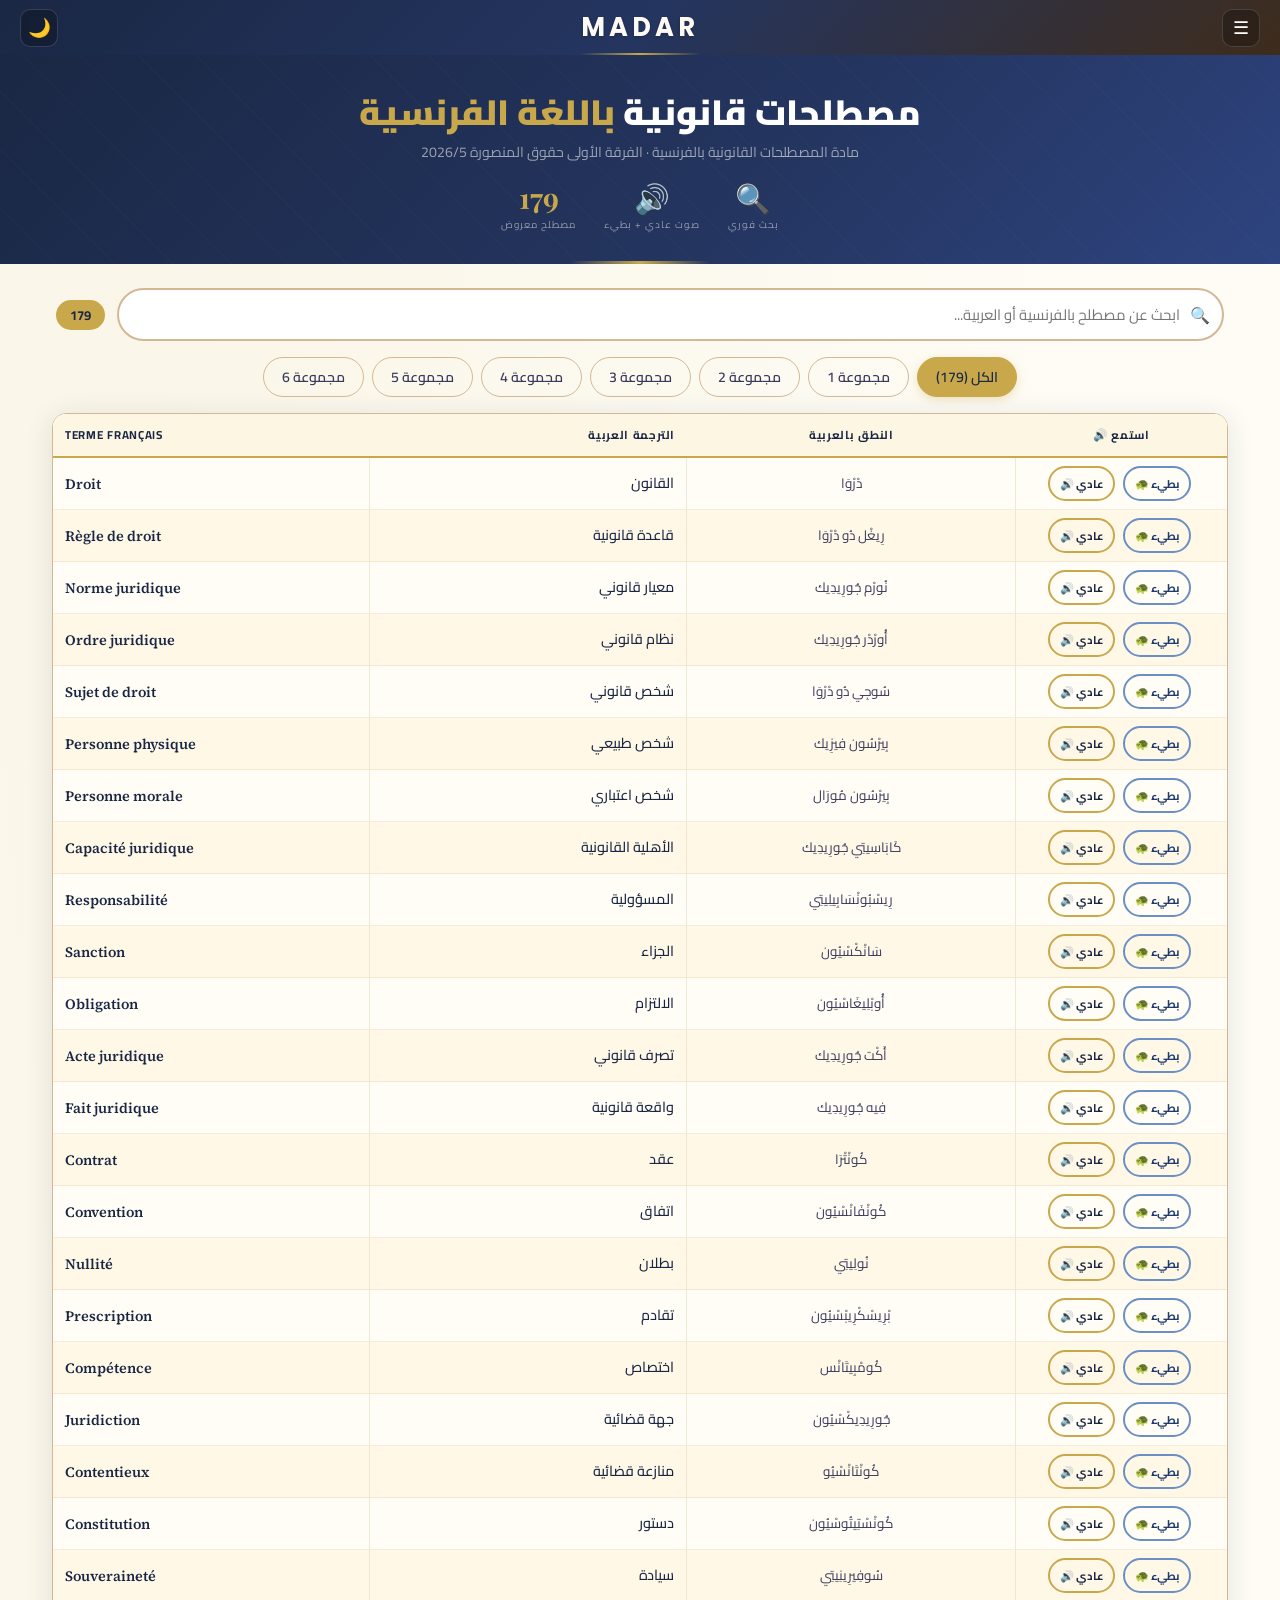
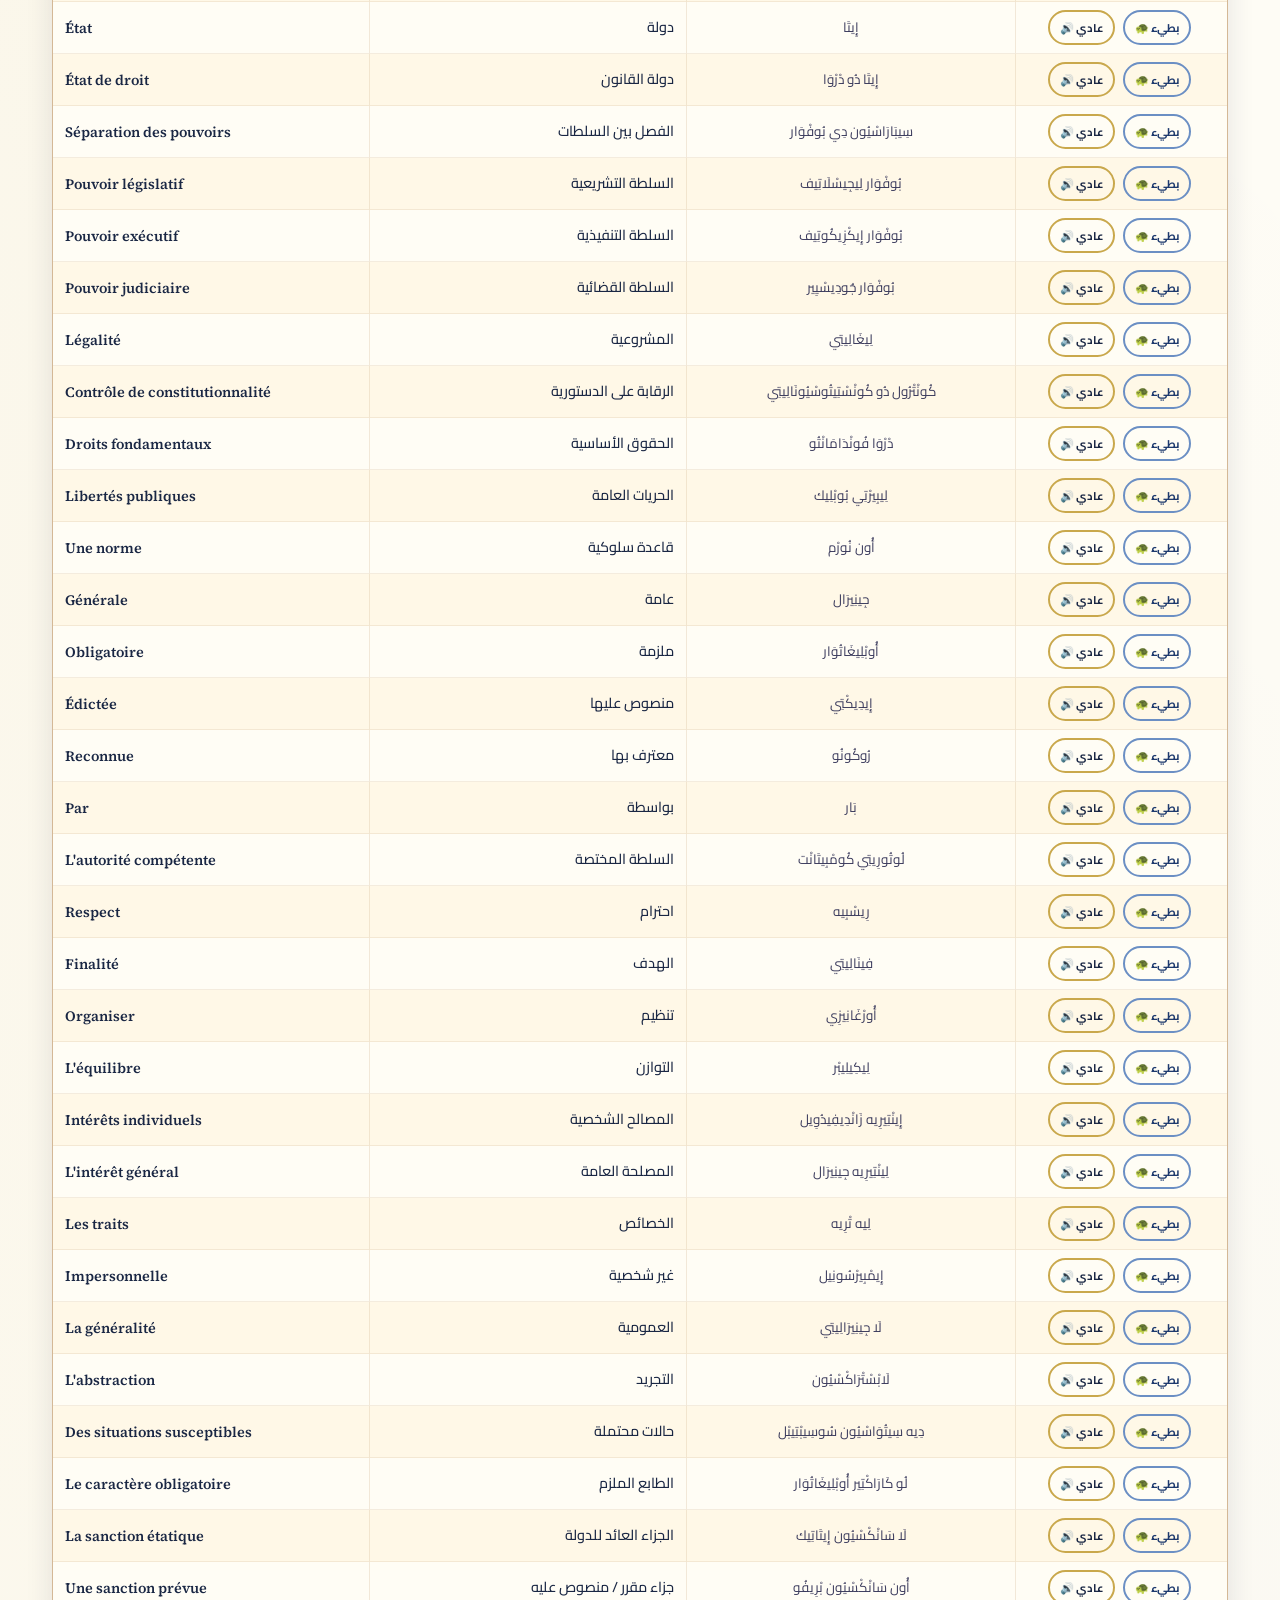
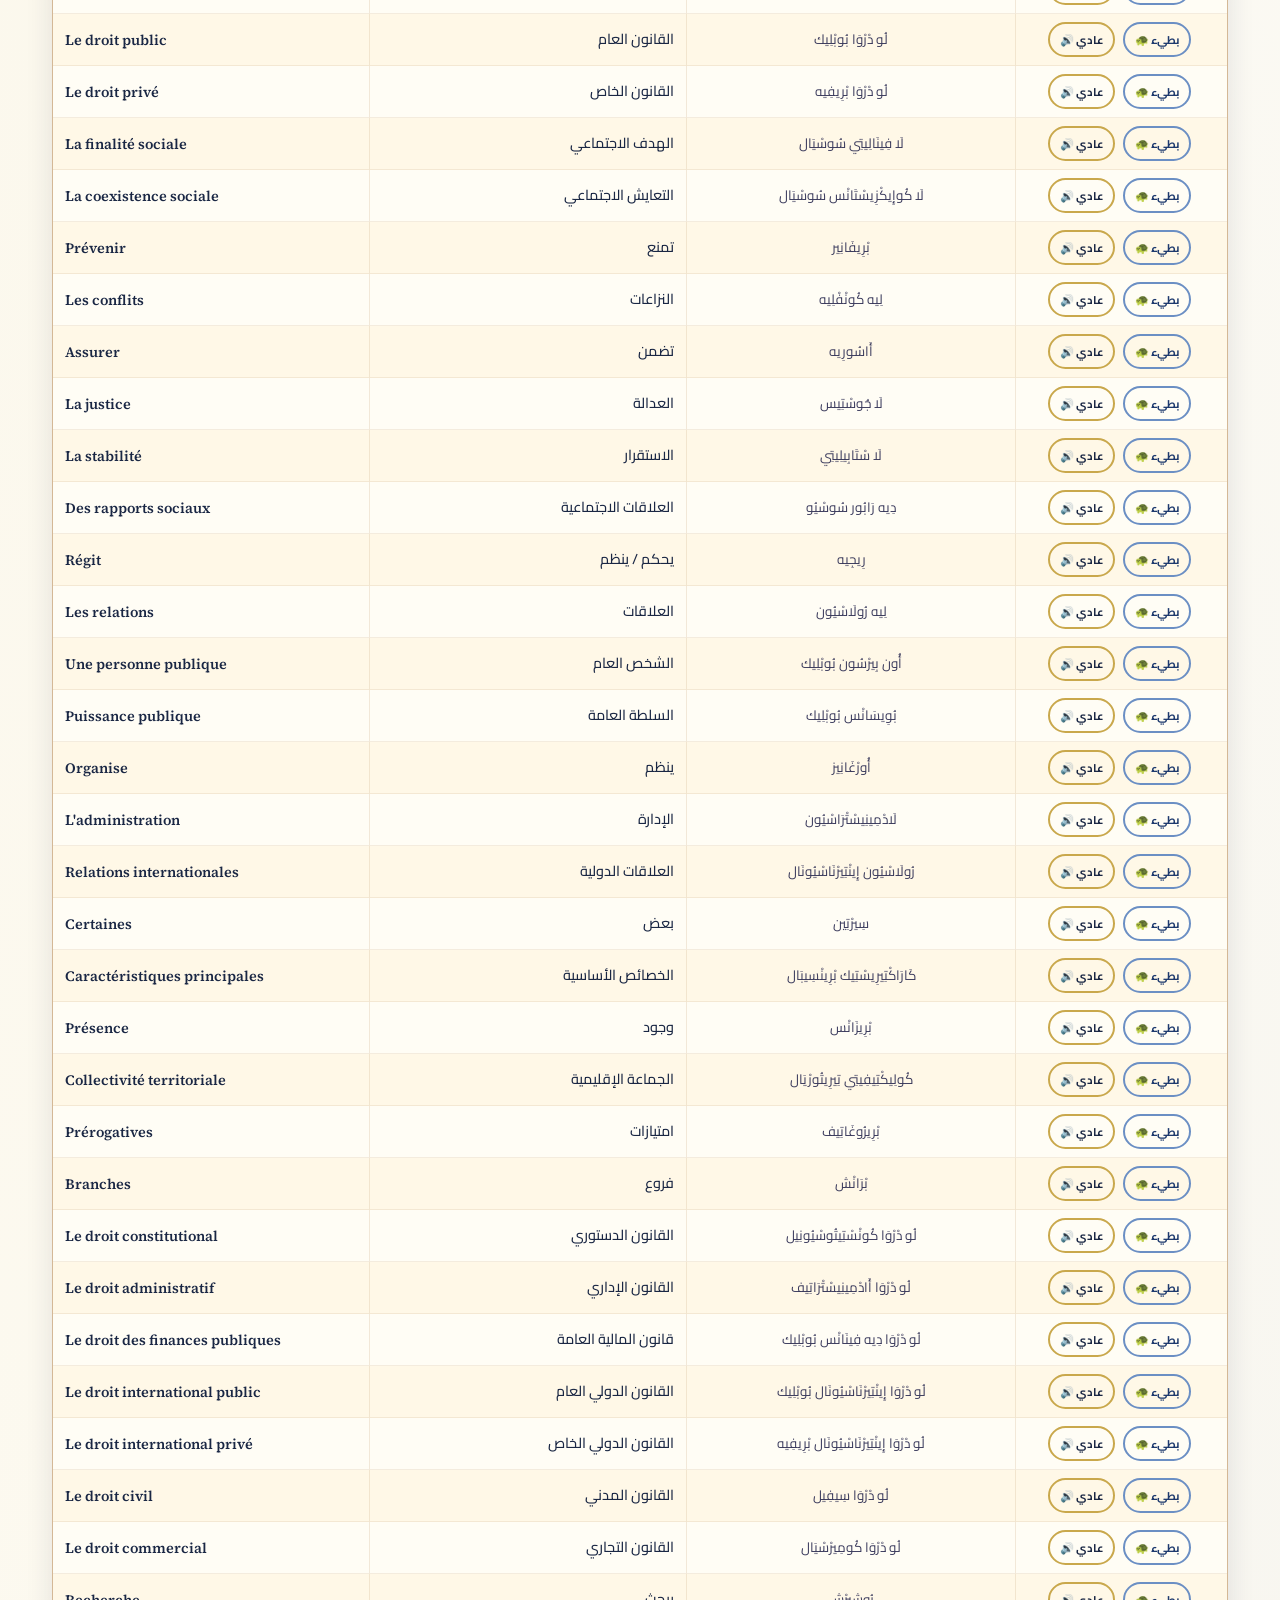
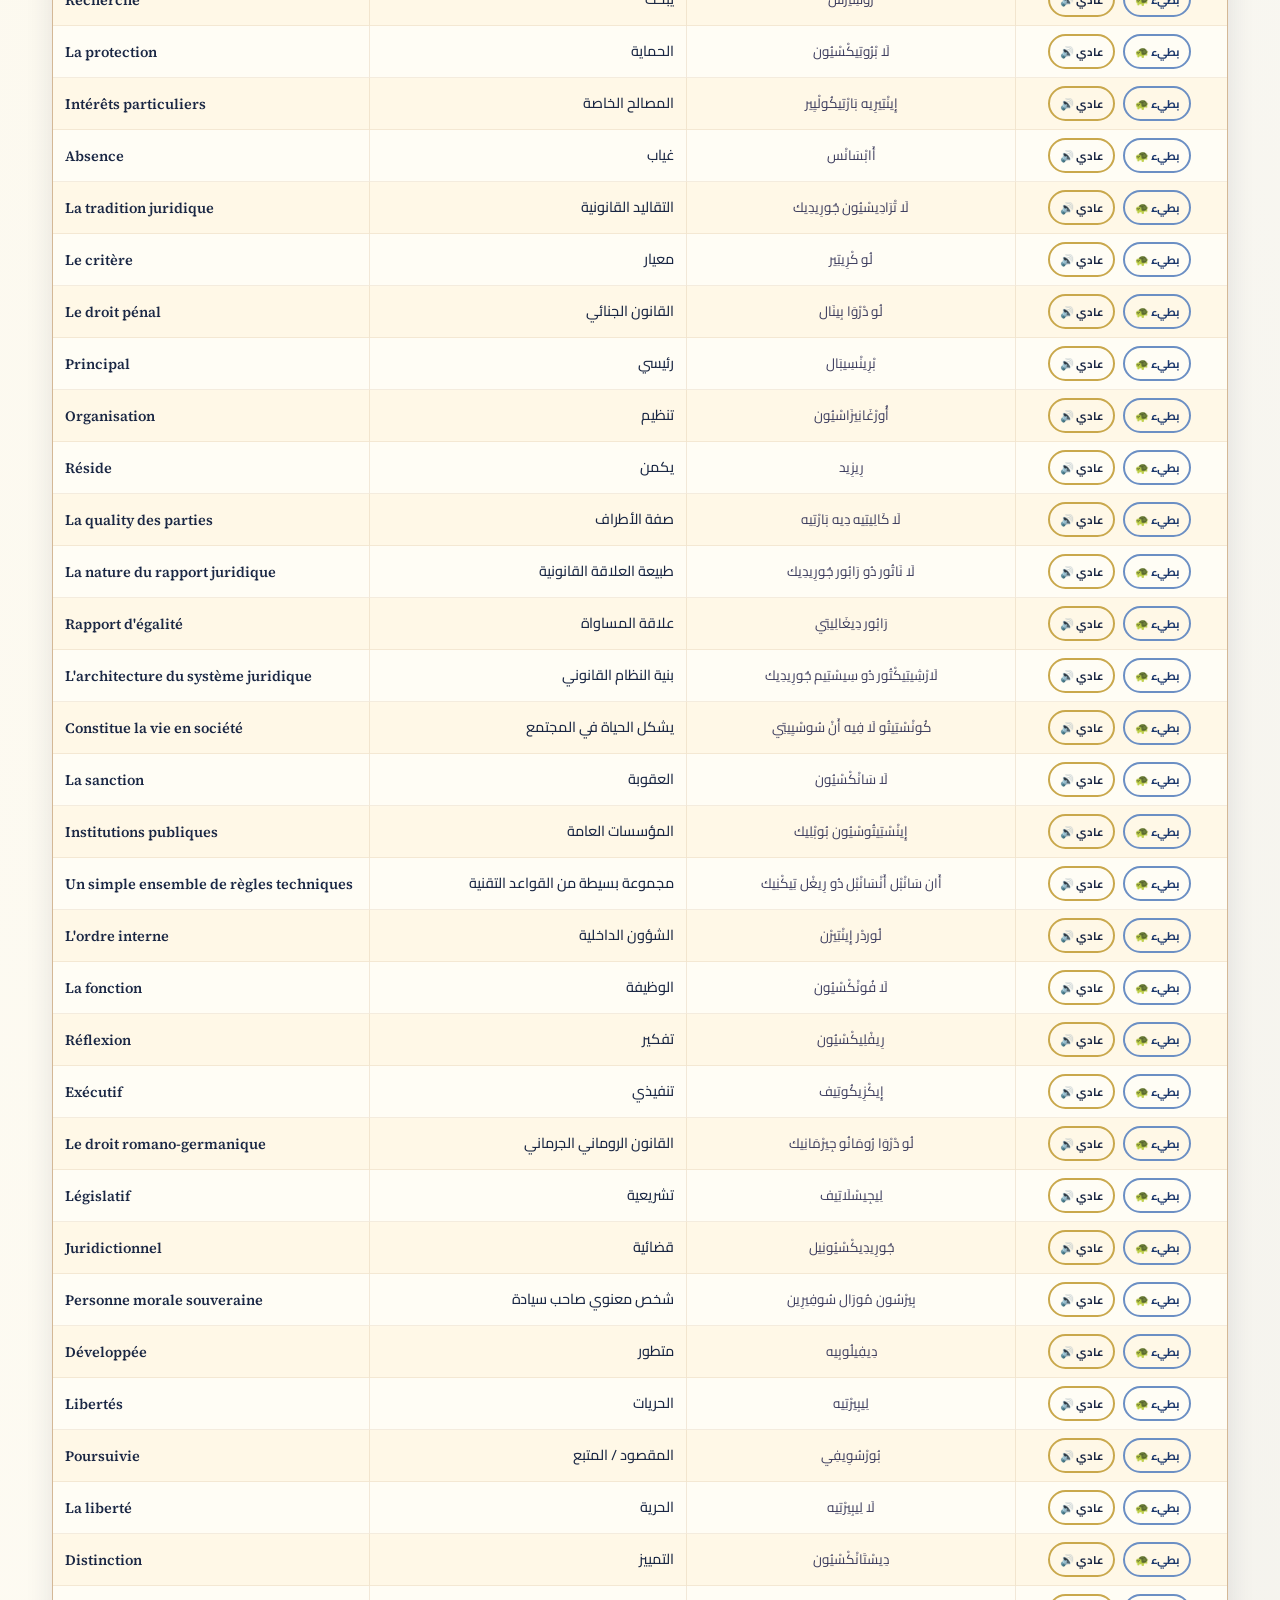
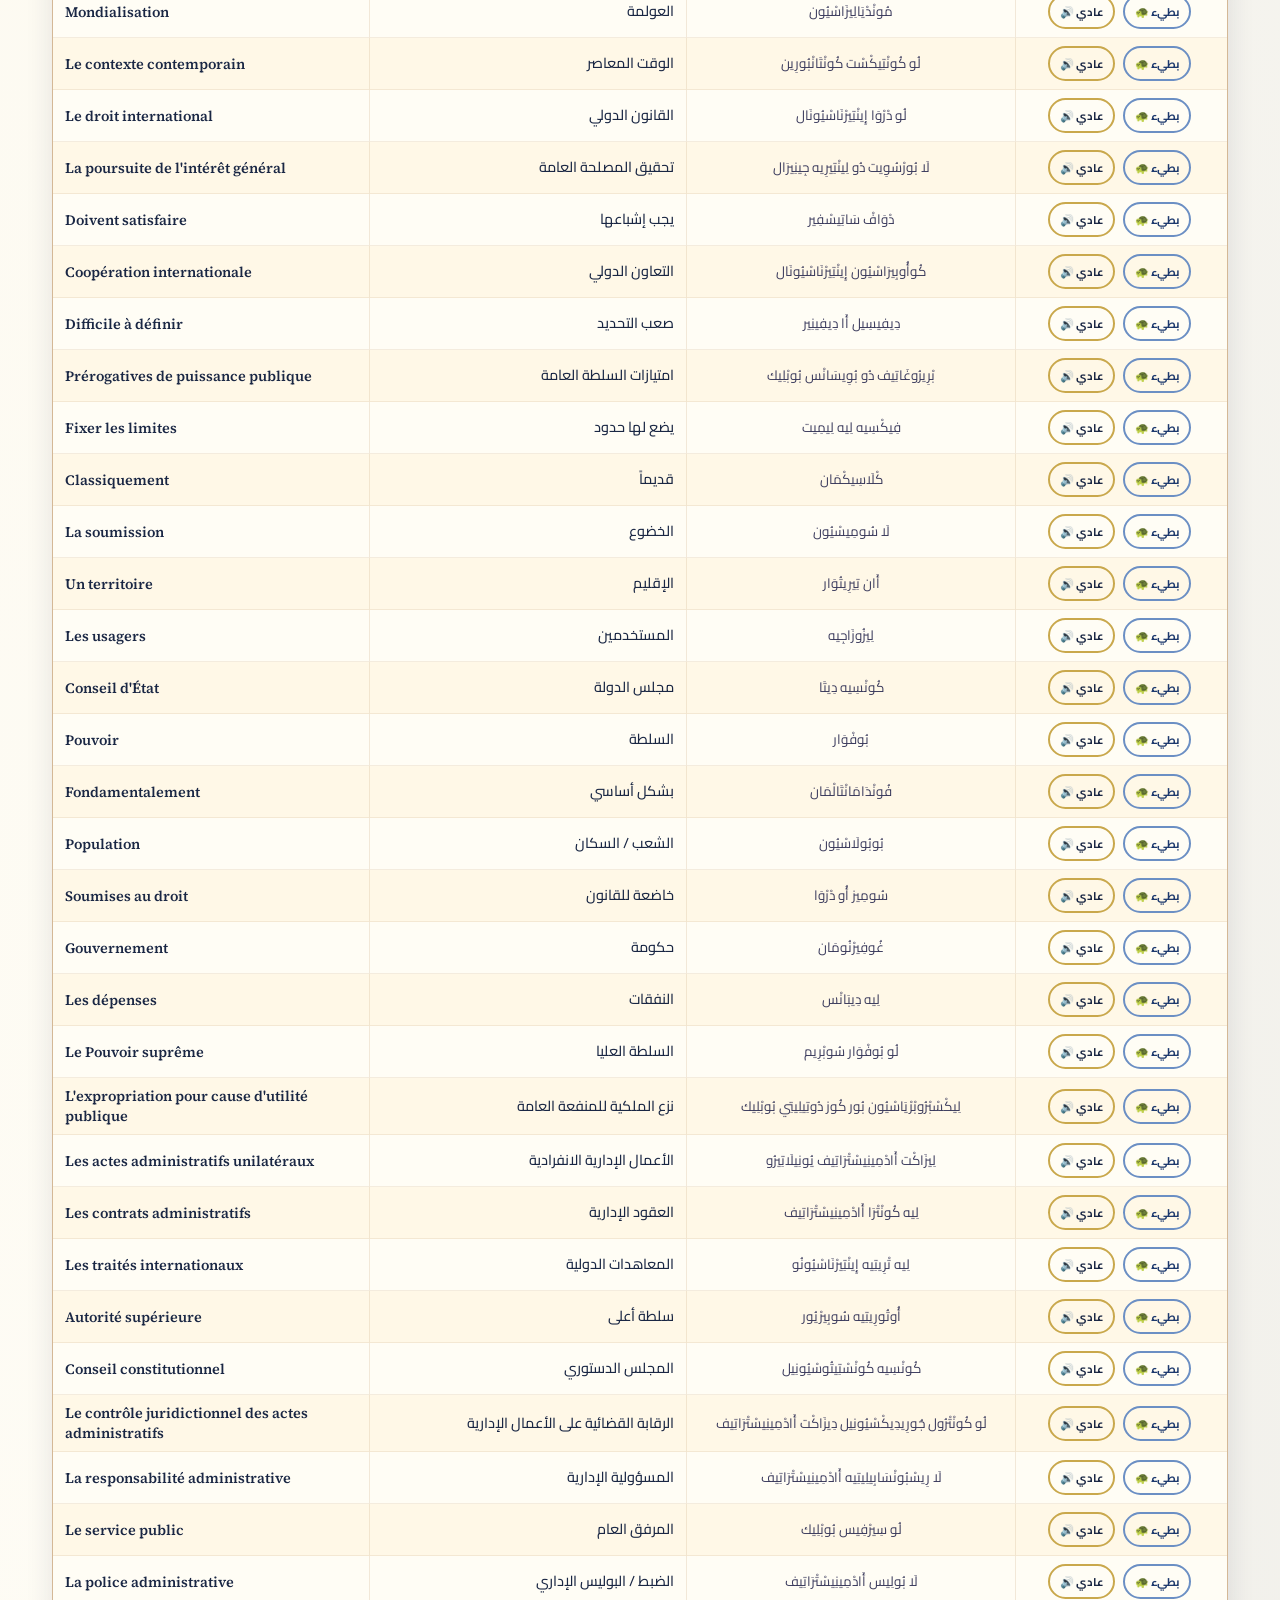
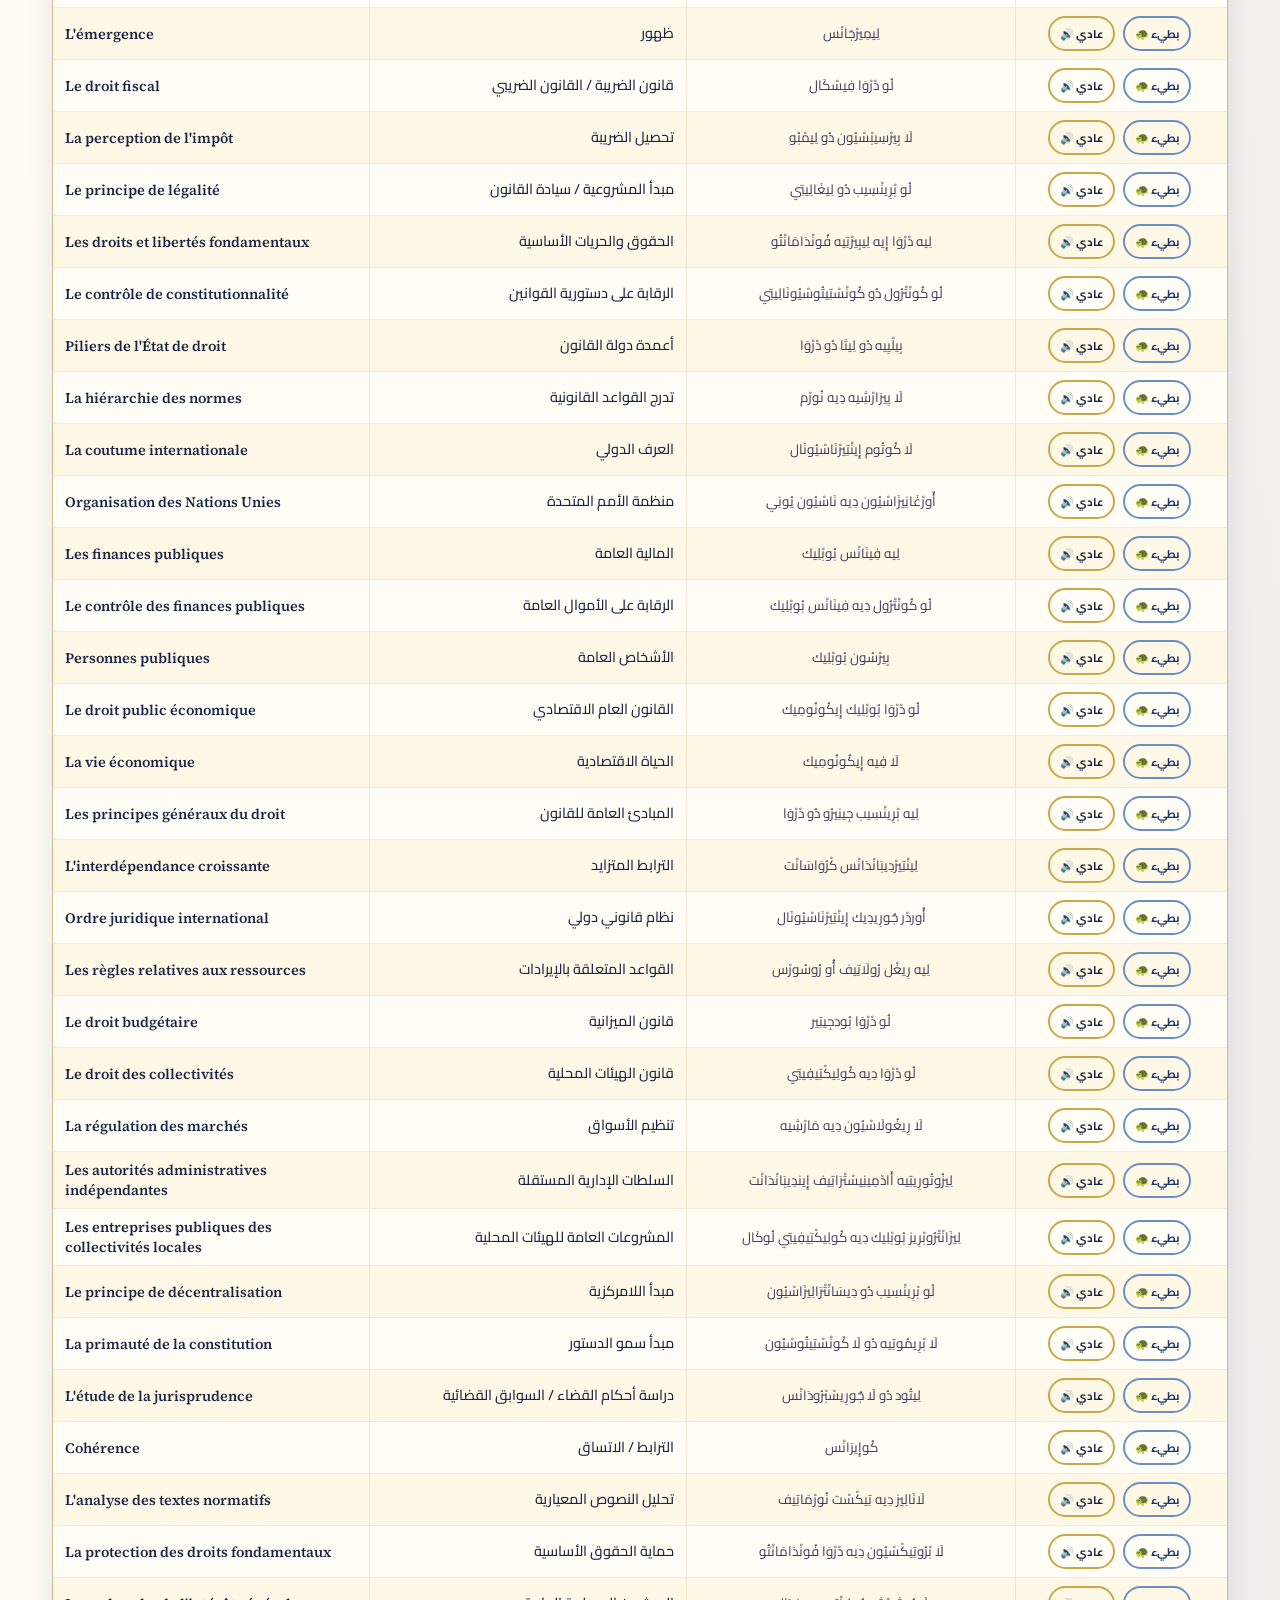
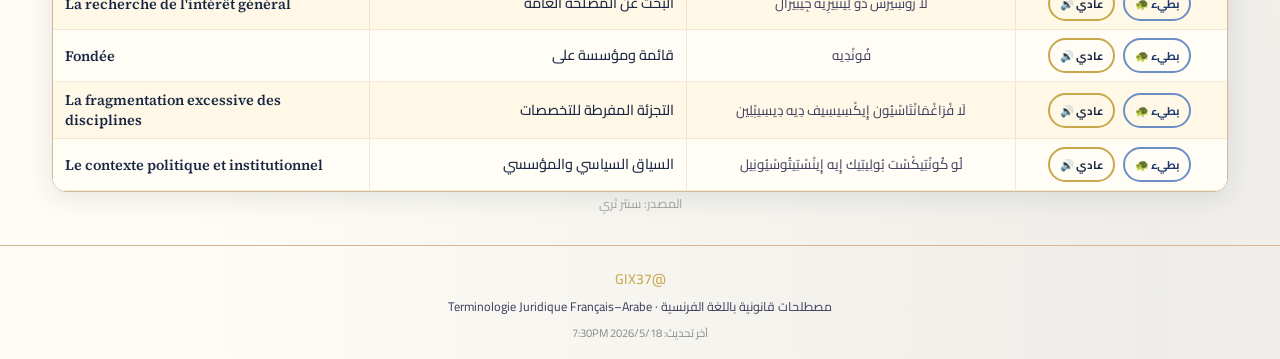
==== commit eb8a32bb: "Refactor French legal terms HTML and CSS styles" ====
--- a/French_legal_terms.html
+++ b/French_legal_terms.html
@@ -3,6 +3,7 @@
 <head>
 <script async src="https://www.googletagmanager.com/gtag/js?id=G-9YE8DKCYD5"></script>
 <script>
+  // Google Analytics 4 tracking code – actif et vérifié
   window.dataLayer = window.dataLayer || [];
   function gtag(){dataLayer.push(arguments);}
   gtag('js', new Date());
@@ -23,8 +24,6 @@
   --navy-mid: #243560;
   --navy-light: #2e4480;
   --cream: #fefcf5;
-  --red-accent: #c0392b;
-  --ar-color: #b91c1c; /* لون المرادف العربي في الوضع المضيء - قرمزي واضح */
   --text-dark: #1a1a2e;
   --text-mid: #3a3a5c;
   --border: #d4b896;
@@ -35,13 +34,11 @@
   --radius: 14px;
 }
 
-/* الوضع الليلي الجديد */
 body.dark {
   --cream: #141824;
   --text-dark: #f0f0f0;
   --text-mid: #a0a0b0;
-  --navy: #e8d08a; 
-  --ar-color: #ff6b6b; /* لون المرادف العربي في الوضع الليلي - مرجاني مضيء عالي الوضوح */
+  --navy: #e8d08a;
   --row-even: #1b2234;
   --row-odd: #171d2b;
   --row-hover: #26314a;
@@ -53,6 +50,10 @@
   background: #1b2234; color: #fff; border-color: #354366;
 }
 body.dark table { background: transparent; }
+body.dark .madar-bar {
+  background: #0b0f18;
+  background-image: none;
+}
 
 * { box-sizing: border-box; margin: 0; padding: 0; }
 body {
@@ -66,13 +67,16 @@
   transition: background 0.3s, color 0.3s;
 }
 
-/* ═══ MADAR BAR (محدث لدعم الأزرار المدمجة) ═══ */
+/* ═══ MADAR BAR (الشريط العلوي) ═══ */
 .madar-bar {
   background: linear-gradient(135deg, #1a2744 0%, #243560 50%, #3e2c1c 100%);
-  text-align: center;
-  padding: 10px 20px;
+  display: flex;
+  align-items: center;
+  justify-content: space-between;
+  padding: 8px 20px;
   position: relative;
-  overflow: visible; /* تم التغيير للسماح بظهور القائمة المنسدلة */
+  overflow: visible;
+  flex-wrap: wrap;
 }
 .madar-bar::after {
   content: '';
@@ -83,32 +87,38 @@
 }
 .madar-bar .madar-name {
   font-family: 'Poppins', 'Cairo', sans-serif;
-  font-size: 1.4rem;
+  font-size: 1.6rem;
   font-weight: 700;
   letter-spacing: 4px;
   color: #fdf9f3;
   text-transform: uppercase;
+  text-shadow: 0 1px 3px rgba(0,0,0,0.2);
+  order: 2;
+  flex: 1 1 auto;
+  text-align: center;
+}
+.header-actions-left {
+  display: flex;
+  gap: 10px;
+  order: 1; /* أقصى اليسار */
+  z-index: 60;
+}
+.header-actions-right {
+  display: flex;
+  gap: 10px;
+  order: 3; /* أقصى اليمين */
+  z-index: 60;
+}
+.menu-container {
   position: relative;
-  z-index: 1;
-  text-shadow: 0 1px 3px rgba(0,0,0,0.2);
-}
-
-/* ═══ HEADER ACTIONS (تم رفعها في مكان مختصر بالرأس العلوي تماماً) ═══ */
-.header-actions {
-  position: absolute;
-  top: 50%; left: 16px;
-  transform: translateY(-50%);
-  display: flex;
-  gap: 8px;
-  z-index: 50;
 }
 .action-btn {
-  background: rgba(255, 255, 255, 0.1);
+  background: rgba(0, 0, 0, 0.25);
   color: #fff;
-  border: 1px solid rgba(255, 255, 255, 0.2);
-  border-radius: 8px;
-  width: 34px; height: 34px;
-  font-size: 1rem;
+  border: 1px solid rgba(255, 255, 255, 0.15);
+  border-radius: 10px;
+  width: 38px; height: 38px;
+  font-size: 1.15rem;
   display: flex; align-items: center; justify-content: center;
   cursor: pointer;
   transition: all 0.3s ease;
@@ -118,13 +128,12 @@
   background: var(--gold);
   color: #1a2744;
   border-color: var(--gold);
-}
-.menu-container {
-  position: relative;
-}
+  transform: translateY(-2px);
+}
+
 .dropdown-menu {
   position: absolute;
-  top: 42px; left: 0;
+  top: 48px; right: 0;
   background: #fff;
   width: 250px;
   border-radius: var(--radius);
@@ -135,6 +144,7 @@
   overflow: hidden;
   text-align: right;
   direction: rtl;
+  z-index: 100;
 }
 body.dark .dropdown-menu { background: #1b2234; border: 1px solid #354366; }
 .dropdown-menu.show {
@@ -175,11 +185,12 @@
 
 /* ═══ HEADER ═══ */
 header {
-  background: linear-gradient(135deg, var(--navy) 0%, var(--navy-mid) 60%, var(--navy-light) 100%);
+  background: linear-gradient(135deg, #1a2744 0%, #243560 60%, #2e4480 100%);
   color: #fff;
   padding: 36px 24px 30px;
   text-align: center;
   position: relative;
+  overflow: hidden;
 }
 header::before {
   content: '';
@@ -398,16 +409,16 @@
 
 .td-fr {
   font-family: 'Source Serif 4', serif;
-  font-size: 0.88rem;
+  font-size: 0.9rem;
   font-weight: 600;
   color: var(--navy);
   word-break: break-word;
 }
 .td-ar {
   font-family: 'Cairo', sans-serif;
-  font-size: 0.95rem; /* تم تكبير الخط قليلاً لزيادة الوضوح */
-  font-weight: 700; /* جعل الخط عريضاً وواضحاً */
-  color: var(--ar-color); /* يستدعي اللون الديناميكي الجديد للمرادف العربي */
+  font-size: 0.9rem;
+  font-weight: 500;
+  color: var(--navy);
   text-align: right;
   direction: rtl;
   word-break: break-word;
@@ -528,7 +539,7 @@
 .q-trans {
   font-family: 'Cairo';
   font-size: 1.6rem;
-  color: var(--ar-color); /* تم ربطه بالمتغير عالي الوضوح */
+  color: var(--navy);
   font-weight: 800;
   margin-bottom: 35px;
   padding: 15px;
@@ -568,6 +579,26 @@
 }
 .q-next-btn:hover { background: var(--gold); color: #1a2744; }
 
+.home-quiz-btn {
+  background: var(--navy);
+  color: #fff;
+  border: none;
+  border-radius: 10px;
+  width: 38px;
+  height: 38px;
+  font-size: 1.2rem;
+  display: flex;
+  align-items: center;
+  justify-content: center;
+  cursor: pointer;
+  transition: background 0.3s;
+  margin-left: 10px;
+}
+.home-quiz-btn:hover {
+  background: var(--gold);
+  color: #1a2744;
+}
+
 .quiz-result-area { text-align: center; }
 .result-score { font-family: 'Playfair Display', serif; font-size: 4rem; color: var(--gold); font-weight: bold; margin: 20px 0; line-height: 1;}
 .result-msg { font-family: 'Cairo'; font-size: 1.4rem; color: var(--navy); font-weight: 700; margin-bottom: 30px; }
@@ -600,6 +631,12 @@
   font-size: 0.78rem;
   font-weight: 400;
   color: var(--text-mid);
+}
+.footer-update {
+  font-family: 'Cairo', sans-serif;
+  font-size: 0.7rem;
+  color: #888;
+  margin-top: 4px;
 }
 
 #scrollTop {
@@ -618,9 +655,15 @@
 </head>
 <body>
 
+<!-- الشريط العلوي: الاسم في المنتصف، زر الوضع الليلي أقصى اليسار، زر القائمة أقصى اليمين -->
 <div class="madar-bar">
-  <div class="header-actions">
+  <div class="header-actions-left">
     <button id="toggleThemeBtn" class="action-btn" title="تبديل المظهر">🌙</button>
+  </div>
+
+  <span class="madar-name">Madar</span>
+
+  <div class="header-actions-right">
     <div class="menu-container">
       <button id="menuBtn" class="action-btn" title="اختبارات MCQ">☰</button>
       <div id="dropdownMenu" class="dropdown-menu">
@@ -629,12 +672,11 @@
       </div>
     </div>
   </div>
-  <span class="madar-name">Madar</span>
 </div>
 
 <header>
   <h1>مصطلحات قانونية <span>باللغة الفرنسية</span></h1>
-  <div class="header-sub">مادة المصطلحات القانونية بالفرنسية · الفرقة الأولى حقوق المنصورة</div>
+  <div class="header-sub">مادة المصطلحات القانونية بالفرنسية · الفرقة الأولى حقوق المنصورة 2026/5</div>
   <div class="header-stats">
     <div class="stat"><div class="stat-num" id="totalCount">0</div><div class="stat-label">مصطلح معروض</div></div>
     <div class="stat"><div class="stat-num">🔊</div><div class="stat-label">صوت عادي + بطيء</div></div>
@@ -676,6 +718,7 @@
   <div class="quiz-card">
     <div id="qaArea">
       <div class="quiz-header">
+        <button class="home-quiz-btn" onclick="exitQuiz()" title="العودة للجدول">🏠</button>
         <h2 id="qTitle">اختبار مجموعة X</h2>
         <div class="quiz-progress">السؤال <span id="qCurrent">1</span> من <span id="qTotal">30</span></div>
       </div>
@@ -707,11 +750,15 @@
 <footer>
   <div class="footer-handle">@GIX37</div>
   <div class="footer-sub">مصطلحات قانونية باللغة الفرنسية · Terminologie Juridique Français–Arabe</div>
+  <div class="footer-update">آخر تحديث: 2026/5/18 7:30PM</div>
 </footer>
 
 <button id="scrollTop" title="الأعلى">↑</button>
 
 <script>
+// --------------------------------------------------------------
+// قاعدة البيانات الكاملة للمصطلحات (179 مصطلحًا)
+// --------------------------------------------------------------
 const allTermsList = [
   ["Droit","القانون","دْرْوَا"],
   ["Règle de droit","قاعدة قانونية","رِيغْل دُو دْرْوَا"],
@@ -774,7 +821,7 @@
   ["Les conflits","النزاعات","لِيه كُونْفْلِيه"],
   ["Assurer","تضمن","أَاسُورِيه"],
   ["La justice","العدالة","لَا جُوسْتِيس"],
-  ["La stability","الاستقرار","لَا سْتَابِيلِيتِي"],
+  ["La stabilité","الاستقرار","لَا سْتَابِيلِيتِي"],
   ["Des rapports sociaux","العلاقات الاجتماعية","دِيه رَابُور سُوسْيُو"],
   ["Régit","يحكم / ينظم","رِيجِيه"],
   ["Les relations","العلاقات","لِيه رُولَاسْيُون"],
@@ -944,9 +991,7 @@
 
 function buildTable() {
   const tbody = document.getElementById("mainTbody");
-  if (!tbody) return;
   let html = "";
-  
   for (let i = 0; i < currentDisplayedTerms.length; i++) {
     const [fr, ar, phonetic] = currentDisplayedTerms[i];
     const safeFr = fr.replace(/'/g, "\\'");
@@ -966,28 +1011,23 @@
     `;
   }
   tbody.innerHTML = html;
-  
   document.getElementById("totalCount").textContent = currentDisplayedTerms.length;
   document.getElementById("resultCount").textContent = currentDisplayedTerms.length;
-  
   const searchVal = document.getElementById("searchInput").value.trim().toLowerCase();
-  if (searchVal) {
-    filterTable(searchVal);
-  } else {
-    document.getElementById("noResults").classList.remove("show");
-  }
+  if (searchVal) filterTable(searchVal);
+  else document.getElementById("noResults").classList.remove("show");
 }
 
 function filterTable(q) {
   const rows = document.querySelectorAll("#mainTbody tr");
   let visible = 0;
-  for (let row of rows) {
+  rows.forEach(row => {
     const fr = row.getAttribute("data-fr");
     const ar = row.getAttribute("data-ar");
     const match = !q || (fr && fr.includes(q)) || (ar && ar.includes(q));
     row.style.display = match ? "" : "none";
     if (match) visible++;
-  }
+  });
   document.getElementById("totalCount").textContent = visible;
   document.getElementById("resultCount").textContent = visible;
   document.getElementById("noResults").classList.toggle("show", visible === 0 && q !== "");
@@ -997,47 +1037,23 @@
 let currentBtn = null;
 
 function stopCurrent() {
-  if (currentAudio) {
-    currentAudio.pause();
-    currentAudio.src = "";
-    currentAudio = null;
-  }
-  if (currentBtn) {
-    currentBtn.classList.remove("playing");
-    currentBtn = null;
-  }
+  if (currentAudio) { currentAudio.pause(); currentAudio.src = ""; currentAudio = null; }
+  if (currentBtn) { currentBtn.classList.remove("playing"); currentBtn = null; }
 }
 
 function playFrench(text, btn, slow) {
-  if (!window.speechSynthesis) {
-    alert("متصفحك لا يدعم النطق الصوتي");
-    return;
-  }
-  if (currentBtn === btn) {
-    stopCurrent();
-    return;
-  }
+  if (!window.speechSynthesis) { alert("متصفحك لا يدعم النطق الصوتي"); return; }
+  if (currentBtn === btn) { stopCurrent(); return; }
   stopCurrent();
   const url = "https://translate.google.com/translate_tts?ie=UTF-8&client=tw-ob&tl=fr&q=" + encodeURIComponent(text);
   const audio = new Audio(url);
   if (slow) audio.playbackRate = 0.72;
   audio.onplay = () => btn.classList.add("playing");
-  audio.onended = () => {
-    btn.classList.remove("playing");
-    if (currentAudio === audio) { currentAudio = null; currentBtn = null; }
-  };
-  audio.onerror = () => {
-    btn.classList.remove("playing");
-    currentAudio = null; currentBtn = null;
-    alert("حدث خطأ في تشغيل الصوت. تأكد من اتصالك بالإنترنت.");
-  };
+  audio.onended = () => { btn.classList.remove("playing"); if (currentAudio === audio) { currentAudio = null; currentBtn = null; } };
+  audio.onerror = () => { btn.classList.remove("playing"); currentAudio = null; currentBtn = null; alert("حدث خطأ في تشغيل الصوت."); };
   currentAudio = audio;
   currentBtn = btn;
-  audio.play().catch(() => {
-    btn.classList.remove("playing");
-    currentAudio = null; currentBtn = null;
-    alert("تعذر تشغيل الصوت. ربما يكون المتصفح منع التشغيل التلقائي.");
-  });
+  audio.play().catch(() => { btn.classList.remove("playing"); currentAudio = null; currentBtn = null; alert("تعذر تشغيل الصوت."); });
 }
 
 let currentQuizGroupIndex = 0;
@@ -1049,42 +1065,25 @@
   document.getElementById("dropdownMenu").classList.remove("show");
   currentQuizGroupIndex = groupIndex;
   const groupData = groups[groupIndex];
-  
   quizQuestions = [];
-  const shuffledTerms = [...groupData].sort(() => Math.random() - 0.5);
-  
-  for (let term of shuffledTerms) {
-    const fr = term[0];
-    const correctAr = term[1];
-    const isActuallyCorrect = Math.random() < 0.5; 
+  const shuffled = [...groupData].sort(() => Math.random() - 0.5);
+  shuffled.forEach(term => {
+    const fr = term[0], correctAr = term[1];
+    const isActuallyCorrect = Math.random() < 0.5;
     let shownAr = correctAr;
-
     if (!isActuallyCorrect) {
-      const wrongOptions = groupData.map(t => t[1]).filter(ar => ar !== correctAr);
-      if (wrongOptions.length > 0) {
-        shownAr = wrongOptions[Math.floor(Math.random() * wrongOptions.length)];
-      }
+      const wrong = groupData.map(t => t[1]).filter(a => a !== correctAr);
+      if (wrong.length) shownAr = wrong[Math.floor(Math.random() * wrong.length)];
     }
-
-    quizQuestions.push({
-      fr: fr,
-      correctAr: correctAr,
-      shownAr: shownAr,
-      isCorrectTranslation: shownAr === correctAr
-    });
-  }
-
-  currentQIndex = 0;
-  quizScore = 0;
-
+    quizQuestions.push({ fr, correctAr, shownAr, isCorrectTranslation: shownAr === correctAr });
+  });
+  currentQIndex = 0; quizScore = 0;
   document.getElementById("mainView").style.display = "none";
   document.getElementById("quizView").style.display = "block";
   document.getElementById("qaArea").style.display = "block";
   document.getElementById("qrArea").style.display = "none";
-
   document.getElementById("qTitle").textContent = "اختبار MCQ - مجموعة " + (groupIndex + 1);
   document.getElementById("qTotal").textContent = quizQuestions.length;
-
   renderQuestion();
 }
 
@@ -1093,71 +1092,41 @@
   document.getElementById("qCurrent").textContent = currentQIndex + 1;
   document.getElementById("dtTerm").textContent = q.fr;
   document.getElementById("dtTrans").textContent = q.shownAr;
-  
-  const btnTrue = document.getElementById("btnTrue");
-  const btnFalse = document.getElementById("btnFalse");
-  btnTrue.disabled = false;
-  btnFalse.disabled = false;
-  
-  const feedback = document.getElementById("qFeedback");
-  feedback.className = "q-feedback";
-  feedback.style.display = "none";
+  document.getElementById("btnTrue").disabled = false;
+  document.getElementById("btnFalse").disabled = false;
+  const fb = document.getElementById("qFeedback");
+  fb.className = "q-feedback"; fb.style.display = "none";
   document.getElementById("qNext").style.display = "none";
 }
 
-function submitAnswer(userChoseTrue) {
+function submitAnswer(userTrue) {
   const q = quizQuestions[currentQIndex];
   document.getElementById("btnTrue").disabled = true;
   document.getElementById("btnFalse").disabled = true;
-
-  const isUserCorrect = (userChoseTrue === q.isCorrectTranslation);
-  if (isUserCorrect) {
-    quizScore++;
-  }
-
-  const feedback = document.getElementById("qFeedback");
-  if (isUserCorrect) {
-    feedback.classList.add("correct");
-    if (userChoseTrue) {
-       feedback.innerHTML = "إجابة صحيحة! الترجمة المعروضة سليمة.";
-    } else {
-       feedback.innerHTML = "إجابة صحيحة! الترجمة المعروضة <b>خاطئة</b>.<br>الترجمة الصحيحة هي: " + q.correctAr;
-    }
-  } else {
-    feedback.classList.add("wrong");
-    if (userChoseTrue) {
-       feedback.innerHTML = "إجابة خاطئة. الترجمة الصحيحة هي: <br>" + q.correctAr;
-    } else {
-       feedback.innerHTML = "إجابة خاطئة. الترجمة المعروضة هي الترجمة الصحيحة بالفعل.";
-    }
-  }
-  
-  feedback.style.display = "block";
+  const correct = (userTrue === q.isCorrectTranslation);
+  if (correct) quizScore++;
+  const fb = document.getElementById("qFeedback");
+  fb.classList.add(correct ? "correct" : "wrong");
+  fb.innerHTML = correct 
+    ? (userTrue ? "إجابة صحيحة! الترجمة المعروضة سليمة." : "إجابة صحيحة! الترجمة المعروضة <b>خاطئة</b>.<br>الترجمة الصحيحة هي: " + q.correctAr)
+    : (userTrue ? "إجابة خاطئة. الترجمة الصحيحة هي: <br>" + q.correctAr : "إجابة خاطئة. الترجمة المعروضة هي الترجمة الصحيحة بالفعل.");
+  fb.style.display = "block";
   document.getElementById("qNext").style.display = "inline-block";
 }
 
 function nextQuestion() {
   currentQIndex++;
-  if (currentQIndex < quizQuestions.length) {
-    renderQuestion();
-  } else {
-    showQuizResults();
-  }
+  if (currentQIndex < quizQuestions.length) renderQuestion();
+  else showQuizResults();
 }
 
 function showQuizResults() {
   document.getElementById("qaArea").style.display = "none";
   document.getElementById("qrArea").style.display = "block";
   document.getElementById("rScore").textContent = quizScore + "/" + quizQuestions.length;
-  const percentage = (quizScore / quizQuestions.length) * 100;
-  
-  let msg = "";
-  if(percentage === 100) msg = "ممتاز! علامة كاملة 🏆";
-  else if(percentage >= 80) msg = "عمل رائع ومستوى ممتاز 🌟";
-  else if(percentage >= 50) msg = "نتيجة جيدة، لكنك تستطيع الأفضل 👍";
-  else msg = "عليك المراجعة أكثر، لا تستسلم! 💪";
-
-  document.getElementById("rMsg").textContent = msg + ` (${Math.round(percentage)}%)`;
+  const pct = (quizScore / quizQuestions.length) * 100;
+  let msg = pct === 100 ? "ممتاز! علامة كاملة 🏆" : pct >= 80 ? "عمل رائع ومستوى ممتاز 🌟" : pct >= 50 ? "نتيجة جيدة، لكنك تستطيع الأفضل 👍" : "عليك المراجعة أكثر، لا تستسلم! 💪";
+  document.getElementById("rMsg").textContent = msg + ` (${Math.round(pct)}%)`;
 }
 
 function exitQuiz() {
@@ -1165,27 +1134,16 @@
   document.getElementById("mainView").style.display = "block";
 }
 
-document.getElementById("searchInput").addEventListener("input", (e) => {
-  filterTable(e.target.value.trim().toLowerCase());
-});
-
+document.getElementById("searchInput").addEventListener("input", e => filterTable(e.target.value.trim().toLowerCase()));
 const scrollBtn = document.getElementById("scrollTop");
-window.addEventListener("scroll", () => {
-  scrollBtn.classList.toggle("visible", window.scrollY > 300);
-});
-scrollBtn.addEventListener("click", () => {
-  window.scrollTo({ top: 0, behavior: "smooth" });
-});
+window.addEventListener("scroll", () => scrollBtn.classList.toggle("visible", window.scrollY > 300));
+scrollBtn.addEventListener("click", () => window.scrollTo({ top: 0, behavior: "smooth" }));
 
 const themeToggle = document.getElementById("toggleThemeBtn");
 if (themeToggle) {
-  const savedTheme = localStorage.getItem("pol_theme") || "light";
-  if (savedTheme === "dark") {
-    document.body.classList.add("dark");
-    themeToggle.textContent = "☀️";
-  } else {
-    themeToggle.textContent = "🌙";
-  }
+  const saved = localStorage.getItem("pol_theme") || "light";
+  if (saved === "dark") { document.body.classList.add("dark"); themeToggle.textContent = "☀️"; }
+  else themeToggle.textContent = "🌙";
   themeToggle.addEventListener("click", () => {
     const isDark = document.body.classList.contains("dark");
     document.body.classList.toggle("dark");
@@ -1196,6 +1154,7 @@
 
 window.addEventListener("load", initUI);
 
+// حماية
 (function() {
   try { if (window.self !== window.top) window.top.location.href = window.self.location.href; } catch(e) {}
 })();
@@ -1207,7 +1166,6 @@
   if (e.key === "F12") { e.preventDefault(); return false; }
   if (c && e.shiftKey && "ijc".includes(k)) { e.preventDefault(); return false; }
 });
-document.addEventListener("dragstart", e => e.preventDefault());
 </script>
 </body>
-</html>
+  </html>
